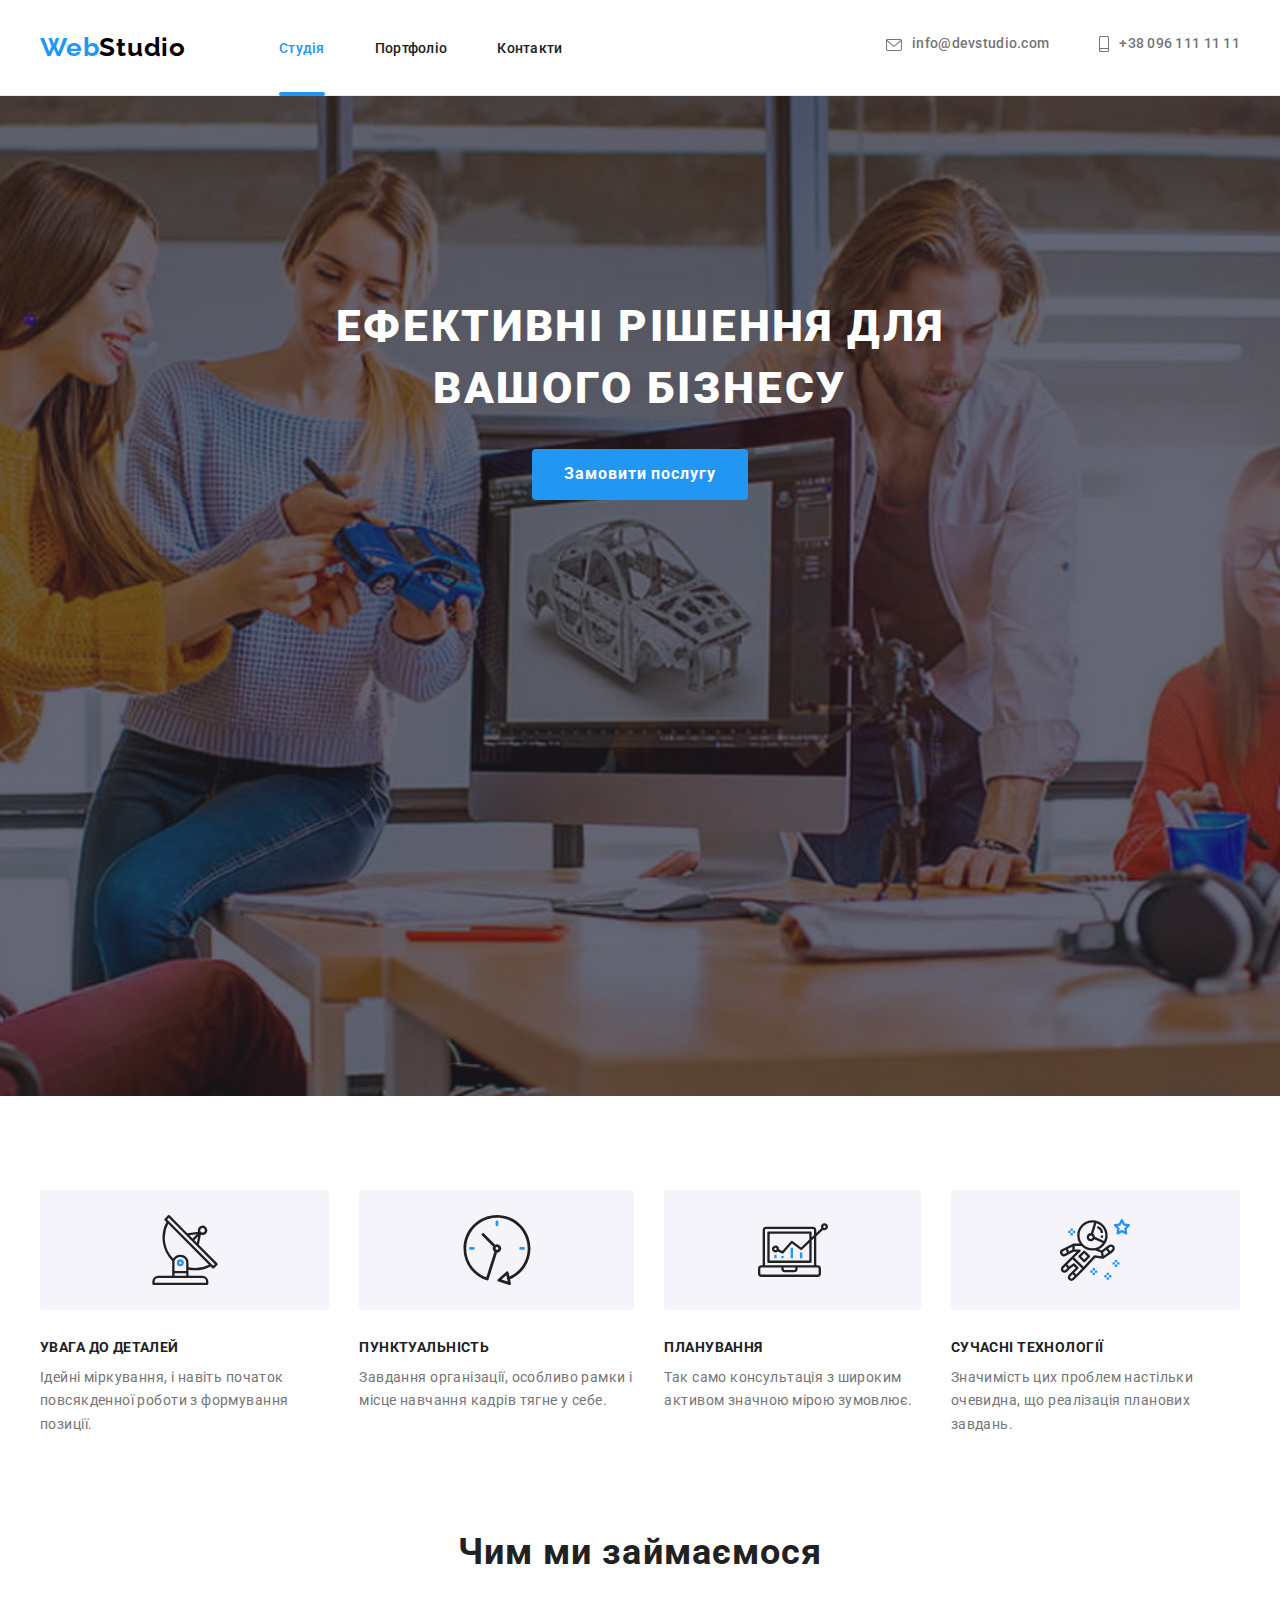
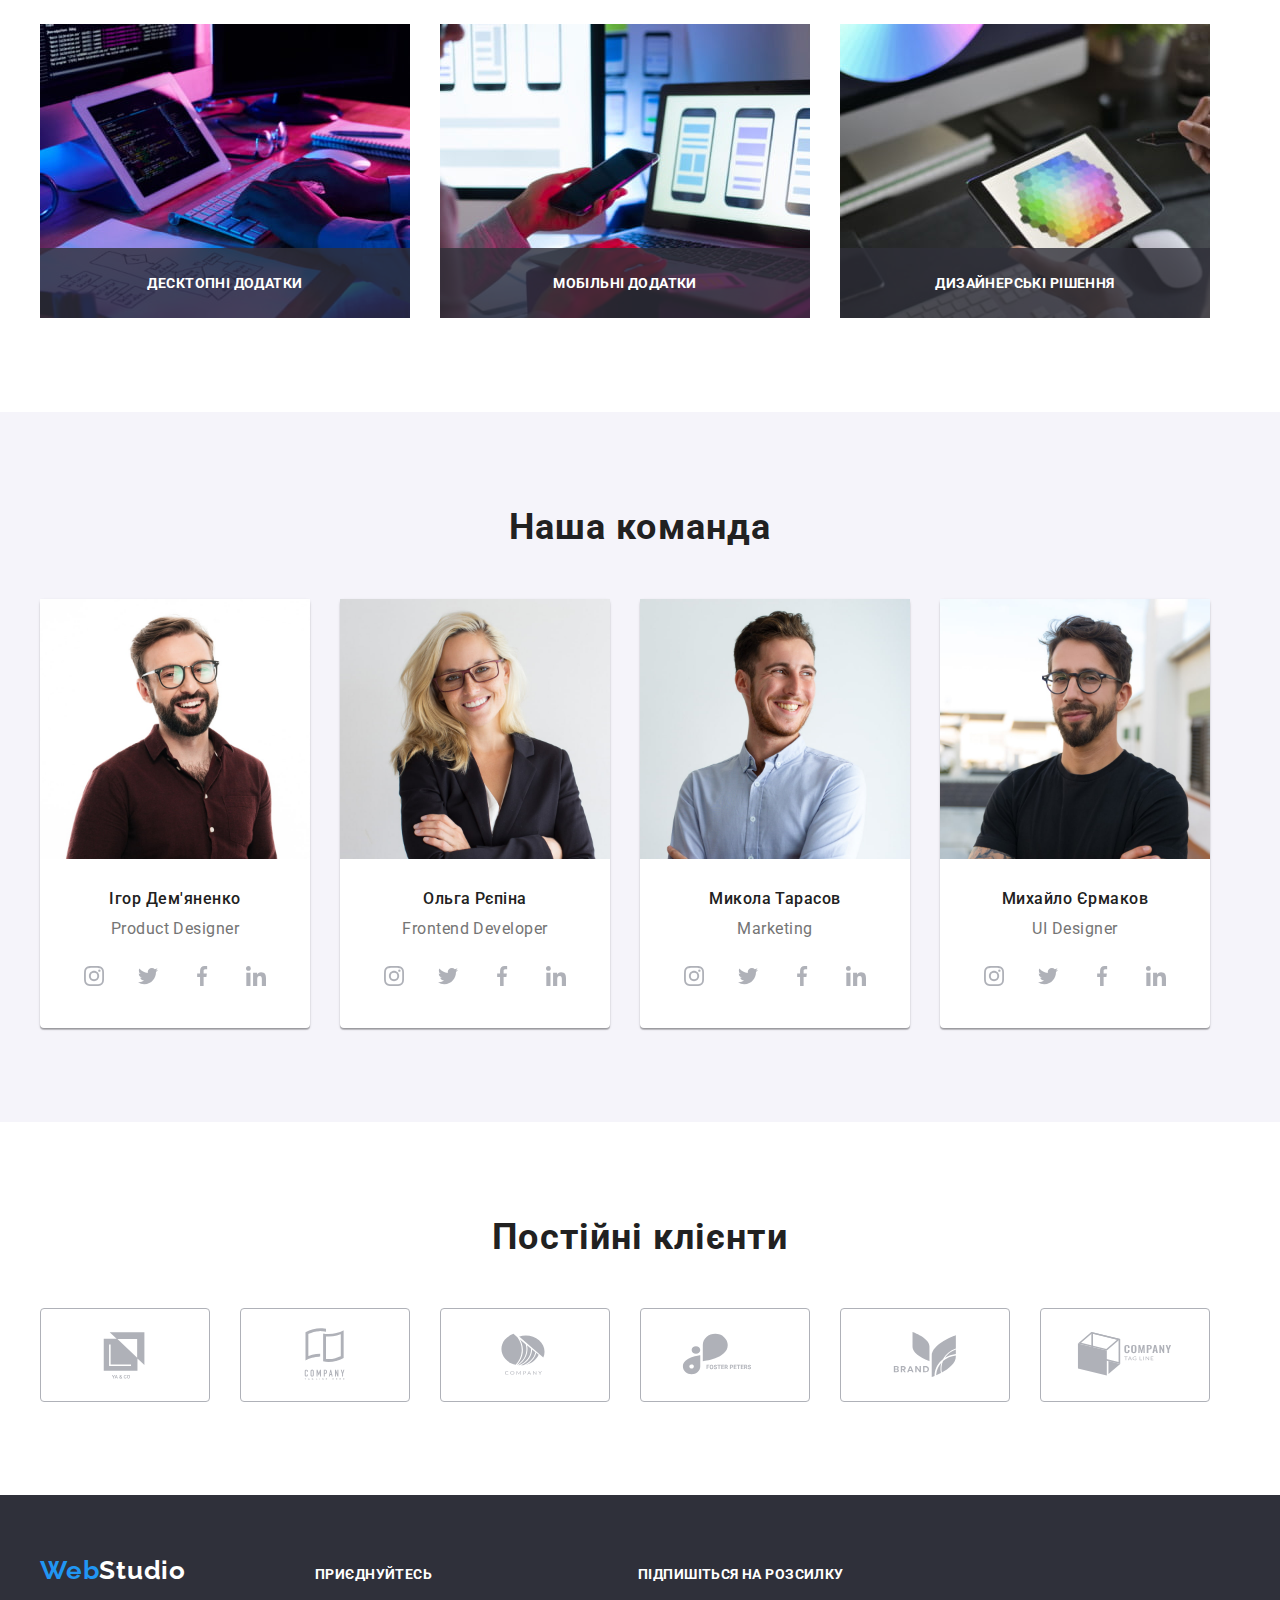
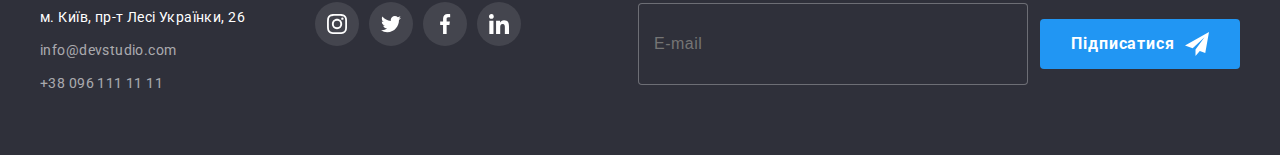
==== index.html @ 619a95c4 "Initial Repo" ====
<!DOCTYPE html>
<html lang="uk-UA">
  <head>
    <meta charset="UTF-8">
    <meta http-equiv="X-UA-Compatible" content="IE=edge">
    <meta name="viewport" content="width=device-width, initial-scale=1.0">
    <title>goit-markup-hw-06</title>
    <link rel="preconnect" href="https://fonts.googleapis.com">
    <link rel="preconnect" href="https://fonts.gstatic.com" crossorigin>
    <link href="https://fonts.googleapis.com/css2?family=Raleway:wght@700&family=Roboto:wght@400;500;700;900&display=swap" rel="stylesheet">
    <link rel="stylesheet" href="https://cdnjs.cloudflare.com/ajax/libs/modern-normalize/1.1.0/modern-normalize.min.css" integrity="sha512-wpPYUAdjBVSE4KJnH1VR1HeZfpl1ub8YT/NKx4PuQ5NmX2tKuGu6U/JRp5y+Y8XG2tV+wKQpNHVUX03MfMFn9Q==" crossorigin="anonymous" referrerpolicy="no-referrer">
    <link rel="stylesheet" href="./css/styles.css">
   
  </head>
  <body>
    <header class="page-header">
      <div class="container header">
        <nav class="nav">
          <a class="logo" href="./index.html" lang="en">Web<span class="logo-header">Studio</span></a>
          <ul class="nav-list list">
            <li>
              <a class="current" href="./index.html">Студія</a>
            </li>
            <li>
              <a href="./portfolio.html">Портфоліо</a>
            </li>
            <li>
              <a href="link">Контакти</a>
            </li>
          </ul>
        </nav>
        <ul class="contacts-list list">
          <li class="contact-item">
            <a class="contact-link" href="mailto:info@devstudio.com">
              <svg class="envelope-icon" width="16" height="12">
                <use href="./images/icons.svg#envelope-1"></use> 
              </svg>
              <p class="contact-mail">
                info@devstudio.com
              </p>
            </a>
          </li>
          <li class="contact-item">
            <a class="contact-link" href="tel:+380961111111">
              <svg class="smartphone-icon" width="10" height="16">
                <use href="./images/icons.svg#smartphone-1"></use> 
              </svg>
              <p>
                +38 096 111 11 11
              </p>
            </a>
          </li>
        </ul>
      </div>
    </header>
    <main>
      <!-- Hero Section -->
      <section class="section hero-section">
        <h1 class="hero-title">
          Ефективні рішення для<br>вашого бізнесу
        </h1>
        <button data-modal-open class="hero-button" type="button">
          Замовити послугу
        </button>
      </section>
      <!-- Features Section -->
      <section class="section feature-section">
        <div class="container feature-section">
          <h2 class="hidden-title"> <!-- FIXME: Delete this <h2> with CSS -->
            Особливості
          </h2>
          <ul class="feature-list">
            <li>
              <div class="feature-card">
                <svg class="feature-icon" width="70" height="70">
                  <use href="./images/icons.svg#antenna"></use>
                </svg>
              </div>
              <h3 class="titles feature-title">
                УВАГА ДО ДЕТАЛЕЙ 
              </h3>
              <p class="feature-text">
                Ідейні міркування, і навіть початок повсякденної роботи з формування позиції.
              </p>
            </li>
            <li>
              <div class="feature-card">
                <svg class="feature-icon" width="70" height="70">
                  <use href="./images/icons.svg#clock"></use>
                </svg>
              </div>
              <h3 class="titles feature-title">
                ПУНКТУАЛЬНІСТЬ
              </h3>
              <p class="feature-text">
                Завдання організації, особливо рамки і місце навчання кадрів тягне у себе.
              </p>
            </li>
            <li>
              <div class="feature-card">
                <svg class="feature-icon" width="70" height="70">
                  <use href="./images/icons.svg#diagram"></use>
                </svg>
              </div>
              <h3 class="titles feature-title">
                ПЛАНУВАННЯ
              </h3>
              <p class="feature-text">
                Так само консультація з широким активом значною мірою зумовлює.
              </p>
            </li>
            <li>
              <div class="feature-card">
                <svg class="feature-icon" width="70" height="70">
                  <use href="./images/icons.svg#astronaut"></use>
                </svg>
              </div>
              <h3 class="titles feature-title">
                СУЧАСНІ ТЕХНОЛОГІЇ
              </h3>
              <p class="feature-text">
                Значимість цих проблем настільки очевидна, що реалізація планових завдань.
              </p>
            </li>
          </ul>
        </div>
      </section>
      <!--What-we-do Section  -->
      <section class="section">
        <h2 class="titles occupation-title">
          Чим ми займаємося
        </h2>
        <ul class="container occupation-list">
          <li>
            <div class="occupation-card">
              <a href="./portfolio.html"><img src="./images/box-1.jpg" alt="Чим ми займаємося" width="370">
                <p class="occupation-text">
                  Десктопні додатки
                </p>
              </a>
            </div>
          </li>

          <li>
            <div class="occupation-card">
              <a href="./portfolio.html"><img src="./images/box-2.jpg" alt="Чим ми займаємося" width="370">
                <p class="occupation-text">
                  Мобільні додатки
                </p>
              </a>
            </div>
          </li>

          <li>
            <div class="occupation-card">
              <a href="./portfolio.html"><img src="./images/box-3.jpg" alt="Чим ми займаємося" width="370">
                <p class="occupation-text">
                  Дизайнерські рішення
                </p>
              </a>
            </div>
          </li>
        </ul>
      </section>

      <!-- Team Section -->
      
      <section class="section team-section">
        <h2 class="titles team-title">
          Наша команда
        </h2>
        <ul class="container team-list">
          <li class="team-card"> 
            <img src="./images/team-1.jpg" alt="Ігор Дем'яненко - Product Designer" width="270">
              <div class="card-title">
                <h3 class="titles team-name">Ігор Дем'яненко</h3>
                <p class="team-function" lang="en">Product Designer</p>
                <ul class="social-links">
              <li class="social-icons">
                <a class="social-thumb" href="https://www.instagram.com/" target="_blank" rel = "noopener noreferrer">
                  <svg class="icon" width="20" height="20">
                    <use href="./images/icons.svg#instagram"></use> 
                  </svg>
                </a>
              </li>
              <li class="social-icons">
                <a class="social-thumb" href="https://twitter.com/" target="_blank" rel = "noopener noreferrer">
                  <svg class="icon" width="20" height="20">
                    <use href="./images/icons.svg#twitter"></use> 
                  </svg>
                </a>
              </li>
              <li class="social-icons">
                <a class="social-thumb" href="https://www.facebook.com/" target="_blank" rel = "noopener noreferrer">
                  <svg class="icon" width="20" height="20">
                    <use href="./images/icons.svg#facebook"></use> 
                  </svg>
                </a>
              </li>
              <li class="social-icons">
                <a class="social-thumb" href="https://www.linkedin.com/" target="_blank" rel = "noopener noreferrer">
                  <svg class="icon" width="20" height="20">
                    <use href="./images/icons.svg#linkedin"></use> 
                  </svg>
                </a>
              </li>
                </ul>  
              </div>
          </li>

          <li class="team-card"> <img src="./images/team-2.jpg" alt="Ольга Рєпіна - Frontend Developer" width="270">
            <div class="card-title">
              <h3 class="titles team-name">Ольга Рєпіна</h3>
              <p class="team-function" lang="en">Frontend Developer</p>
              <ul class="social-links">
                <li class="social-icons">
                  <a class="social-thumb" href="https://www.instagram.com/" target="_blank" rel = "noopener noreferrer">
                    <svg class="icon" width="20" height="20">
                      <use href="./images/icons.svg#instagram"></use> 
                    </svg>
                  </a>
                </li>
                <li class="social-icons">
                  <a class="social-thumb" href="https://twitter.com/" target="_blank" rel = "noopener noreferrer">
                    <svg class="icon" width="20" height="20">
                      <use href="./images/icons.svg#twitter"></use> 
                    </svg>
                  </a>
                </li>
                <li class="social-icons">
                  <a class="social-thumb" href="https://www.facebook.com/" target="_blank" rel = "noopener noreferrer">
                    <svg class="icon" width="20" height="20">
                      <use href="./images/icons.svg#facebook"></use> 
                    </svg>
                  </a>
                </li>
                <li class="social-icons">
                  <a class="social-thumb" href="https://www.linkedin.com/" target="_blank" rel = "noopener noreferrer">
                    <svg class="icon" width="20" height="20">
                      <use href="./images/icons.svg#linkedin"></use> 
                    </svg>
                  </a>
                </li>
              </ul>  
            </div>
          </li>

          <li class="team-card"> <img src="./images/team-3.jpg" alt="Микола Тарасов - Marketing" width="270">
            <div class="card-title">
              <h3 class="titles team-name">Микола Тарасов</h3>
              <p class="team-function" lang="en">Marketing</p>
              <ul class="social-links">
                <li class="social-icons">
                  <a class="social-thumb" href="https://www.instagram.com/" target="_blank" rel = "noopener noreferrer">
                    <svg class="icon" width="20" height="20">
                      <use href="./images/icons.svg#instagram"></use> 
                    </svg>
                  </a>
                </li>
                <li class="social-icons">
                  <a class="social-thumb" href="https://twitter.com/" target="_blank" rel = "noopener noreferrer">
                    <svg class="icon" width="20" height="20">
                      <use href="./images/icons.svg#twitter"></use> 
                    </svg>
                  </a>
                </li>
                <li class="social-icons">
                  <a class="social-thumb" href="https://www.facebook.com/" target="_blank" rel = "noopener noreferrer">
                    <svg class="icon" width="20" height="20">
                      <use href="./images/icons.svg#facebook"></use> 
                    </svg>
                  </a>
                </li>
                <li class="social-icons">
                  <a class="social-thumb" href="https://www.linkedin.com/" target="_blank" rel = "noopener noreferrer">
                    <svg class="icon" width="20" height="20">
                      <use href="./images/icons.svg#linkedin"></use> 
                    </svg>
                  </a>
                </li>
              </ul>  
            </div>
          </li> 
          
          <li class="team-card"> <img src="./images/team-4.jpg" alt="Михайло Єрмаков - UI Designer" width="270">
            <div class="card-title">
              <h3 class="titles team-name">Михайло Єрмаков</h3>
              <p class="team-function" lang="en">UI Designer</p>
              <ul class="social-links">
                <li class="social-icons">
                  <a class="social-thumb" href="https://www.instagram.com/" target="_blank" rel = "noopener noreferrer">
                    <svg class="icon" width="20" height="20">
                      <use href="./images/icons.svg#instagram"></use> 
                    </svg>
                  </a>
                </li>
                <li class="social-icons">
                  <a class="social-thumb" href="https://twitter.com/" target="_blank" rel = "noopener noreferrer">
                    <svg class="icon" width="20" height="20">
                      <use href="./images/icons.svg#twitter"></use> 
                    </svg>
                  </a>
                </li>
                <li class="social-icons">
                  <a class="social-thumb" href="https://www.facebook.com/" target="_blank" rel = "noopener noreferrer">
                    <svg class="icon" width="20" height="20">
                      <use href="./images/icons.svg#facebook"></use> 
                    </svg>
                  </a>
                </li>
                <li class="social-icons">
                  <a class="social-thumb" href="https://www.linkedin.com/" target="_blank" rel = "noopener noreferrer">
                    <svg class="icon" width="20" height="20">
                      <use href="./images/icons.svg#linkedin"></use> 
                    </svg>
                  </a>
                </li>
              </ul> 
            </div>
          </li>    
        </ul>
      </section>
      <!-- Clients Section -->
      <section class="section">
        <h2 class="titles clients-title">
          Постійні клієнти
        </h2>
        <ul class="container clients-list">
          <li class="clients-item">
            <a class="clients-thumb" href="link" target="_blank" rel="noopener noreferrer">
              <svg class="client-icon" width="106" height="60">
                <use href="./images/icons.svg#logoclientone"></use>
              </svg>
            </a>
          </li>
          <li class="clients-item">
            <a class="clients-thumb" href="link" target="_blank" rel="noopener noreferrer">
              <svg class="client-icon" width="106" height="60">
                <use href="./images/icons.svg#logoclienttwo"></use>
              </svg>
            </a>
          </li>
          <li class="clients-item">
            <a class="clients-thumb" href="link" target="_blank" rel="noopener noreferrer">
              <svg class="client-icon" width="106" height="60">
                <use href="./images/icons.svg#logoclientthree"></use>
              </svg>
            </a>
          </li>
          <li class="clients-item">
            <a class="clients-thumb" href="link" target="_blank" rel="noopener noreferrer">
              <svg class="client-icon" width="106" height="60">
                <use href="./images/icons.svg#logoclientfour"></use>
              </svg>
            </a>
          </li>
          <li class="clients-item">
            <a class="clients-thumb" href="link" target="_blank" rel="noopener noreferrer">
              <svg class="client-icon" width="106" height="60">
                <use href="./images/icons.svg#logoclientfive"></use>
              </svg>
            </a>
          </li>
          <li class="clients-item">
            <a class="clients-thumb" href="link" target="_blank" rel="noopener noreferrer">
              <svg class="client-icon" width="106" height="60">
                <use href="./images/icons.svg#logoclientsix"></use>
              </svg>
            </a>
          </li>
        </ul>
      </section>
    </main>
    <footer class="footer-styles">
      <div class="container footer">
        <div class="footer-main">
          <div class="logo-div">
            <a class="logo logo-accent" href="./index.html">Web<span class="logo-footer">Studio</span></a>
            </div>
            <address>
              <ul class="footer-list">
                <li class="footer-address">
                м. Київ, пр-т Лесі Українки, 26
                </li>
                <li class="footer-item">
                <a class="footer-contacts" href="mailto:info@devstudio.com">info@devstudio.com</a>
                </li>
                <li class="footer-item">
                <a class="footer-contacts" href="tel:+380961111111">+38 096 111 11 11</a>
                </li>
            </ul>
            </address>
    
        </div>
        <div class="socials">
          <h4 class="socials-title">
            приєднуйтесь
          </h4>
          <ul class="socials-name">
            <li>
              <a class="socials-footer" href="https://www.instagram.com/" target="_blank" rel = "noopener noreferrer">
                <svg class="footer-icon" width="20" height="20">
                  <use href="./images/icons.svg#instagram"></use> 
                </svg>
              </a>  
            </li>
            <li>
              <a class="socials-footer" href="https://twitter.com/" target="_blank" rel = "noopener noreferrer">
                <svg class="footer-icon" width="20" height="20">
                  <use href="./images/icons.svg#twitter"></use> 
                </svg>
              </a>  
            </li>
            <li>
              <a class="socials-footer" href="https://www.facebook.com/" target="_blank" rel = "noopener noreferrer">
                <svg class="footer-icon" width="20" height="20">
                  <use href="./images/icons.svg#facebook"></use> 
                </svg>
              </a>  
            </li>
            <li>
              <a class="socials-footer" href="https://www.linkedin.com/" target="_blank" rel = "noopener noreferrer">
                <svg class="footer-icon" width="20" height="20">
                  <use href="./images/icons.svg#linkedin"></use> 
                </svg>
              </a>  
            </li>
          </ul>
        </div>
        <div class="subscribe">
          <form>
            <p class="subscribe-title">
              Підпишіться на розсилку
              <span class="subscribe-box">
                <input class="subscribe-input" type="email" name="subscribe" placeholder="E-mail">
                <button class="subscribe-button" type="submit">
                  Підписатися
                  <svg class="send-icon" width="24" height="24">
                    <use href="./images/icons.svg#send"></use> 
                  </svg>
                </button>
              </span>
            </p>
          </form>
        </div>

      </div>
    </footer>

    <!-- Modal Window -->

    <div data-modal class="backdrop is-hidden">
      <div class="modal">
        <button data-modal-close class="close-button" type="button">
          <svg class="close-icon" width="18" height="18">
            <use href="./images/icons.svg#close"></use>
          </svg>
        </button>
        <p class="form-title">
          Залиште свої дані, ми вам передзвонимо
        </p>
        
        <form class="modal-form">

          <div class="form-field">
            <label for="name" class="modal-label">Ім'я</label>
            <div class="input-field">
              <input class="field" type="text" name="name" id="name">
              <svg class="form-icon" width="18" height="18">
                <use href="./images/icons.svg#form-person"></use>
              </svg>
            </div>
          </div>

          <div class="form-field">
            <label for="tel" class="modal-label">Телефон</label>
            <div class="input-field">
              <input class="field" type="tel" name="tel" id="tel">
              <svg class="form-icon" width="18" height="18">
                <use href="./images/icons.svg#form-phone"></use>
              </svg>
            </div>
            
          </div>

          <div class="form-field">
            <label for="email" class="modal-label">Пошта</label>
            <div class="input-field">
              <input class="field" type="email" name="email" id="email">
              <svg class="form-icon" width="18" height="18">
                <use href="./images/icons.svg#form-email"></use>
              </svg>
            </div>
            
          </div>

          <div class="form-field">
            <label for="comment" class="modal-label">Коментар</label>
            <textarea class="modal-textarea" name="comment" id="comment" rows="10" placeholder="Введіть текст"></textarea>
          </div>
          
          <label class="checkbox-label">
            <input class="checkbox-input" type="checkbox" name="checkbox" required>
            <span class="checkbox-text">
              Погоджуюся з розсилкою та приймаю <a class="checkbox-link" href="#" target="_blank">Умови договору</a>
            </span>
            <span class="checkbox-icon"></span>
          </label>

          <button class="form-btn" type="submit">
            Відправити
          </button>
          
        </form>
      </div>

    </div>

    <script src="./js/modal.js"></script>
  </body>
</html>
---- css/styles.css ----
/* LIST OF COMMENTS Ctrl+F */

/* Variables */
/* Default settings turn off */
/* Inherited Settings */
/* Logo */
/* Nav & Contacts List */
/* Hero Section */
/* Buttons */
/* Modal Window */
/* Section`s Titles */
/* Features Section */
/* Team Section */
/* Clients Section */
/* Portfolio Section */
/* Footer */



/* Variables */

:root {
    --brand-color: #757575;
    --accent-color: #2196F3;
    --primary-color: #212121;
    --secondary-color: #000000;
    --white-color: #FFFFFF;
    --white-opacity: rgba(255, 255, 255, .6);
    --bg-color: #2F303A;
    --button-color: #F5F4FA;
    --hero-button: #188CE8;
    --header-line: #ECECEC;
    --card-border:  #EEEEEE;
    --hero-gradient: rgba(47, 48, 58, 0.4);
    --occupation-gradient: rgba(47, 48, 58, 0.8);
    --icon-color: #AFB1B8;
    --icon-opacity: rgba(255, 255, 255, .1);
    --overlay-color: rgba(33, 150, 243, 0.9);
    --backdrop-color: rgba(0, 0, 0, 0.2);
    --border-color: rgba(0, 0, 0, 0.1);
    --transition-duration: 250ms;
    --cubic-bezier: cubic-bezier(0.4, 0, 0.2, 1);
}

/* :focus { outline: none; } */

/* Default settings turn off */

ul, p, h1, h2, h3, h4, h5, h6 {
    list-style: none;
    padding: 0;
    margin: 0;
}
a {text-decoration: none;}


/* Inherited Settings */

body {
    margin: 0;
    color: var(--brand-color);
    background-color: var(--white-color);
    font-family: "Roboto", sans-serif;
}

.container {
    width: 1200px;
    padding-left: 15px;
    padding-right: 15px;
    margin-left: auto;
    margin-right: auto;
}

.section {
    padding-top: 94px;
    padding-bottom: 94px;
}

img {
    display: block;
    max-width: 100%;
    height: auto;
}

.list {
    padding: 0;
    margin: 0;
}

/* Page Header */

.page-header {
    border-bottom: 1px solid var(--header-line);
}

/* Logo */

.logo {
    display: block;
    padding-top: 32px;
    padding-bottom: 32px;
    color: var(--accent-color);
    font-family: "Raleway", sans-serif;
    font-weight: 700;
    font-size: 26px;
    line-height: 1.2;
    letter-spacing: 0.03em;
}

.logo-header {color: var(--secondary-color);}
.logo-footer {color: var(--white-color);}


/* Nav & Contacts List */

.container.header {
    display: flex;
    align-items: center; 
}

.nav, .nav-list, .contacts-list {
    display: flex;
    align-items: center;
}

.nav-list, .contacts-list {
    margin-left: 93px;
    gap: 50px;
}

.contacts-list {
margin-left: auto;
}

.nav-list a,
.contacts-list a {
    /* display: block; */
    padding-top: 32px;
    padding-bottom: 40px;
    color: var(--primary-color);
    font-weight: 500;
    font-size: 14px;
    line-height: 1.1;
    letter-spacing: 0.02em;

    transition: color var(--transition-duration) var(--cubic-bezier);
}

.list a:hover,
.list a:focus,
.footer-contacts:hover,
.footer-contacts:focus {
    color: var(--accent-color);
}

.list .current {
    position: relative;
    color: var(--accent-color);
}


.current::after {
    content: "";
    position: absolute;
    left: 0;
    bottom: 0;
    width: 100%;
    height: 4px;
    background-color: var(--accent-color);
    border-radius: 2px;
}

.contacts-list a {
    color: inherit;
}

.envelope-icon {
    margin-right: 10px;
    /* width: 16px;
    height: 12px; */
    fill: var(--brand-color);
}

.smartphone-icon {
    margin-right: 10px;
    /* width: 10px;
    height: 16px; */
    fill: var(--brand-color);
}


.contact-link {
    display: flex;
    align-items: flex-end;
}

.contact-link:hover .envelope-icon,
.contact-link:hover .smartphone-icon,
.contact-link:focus .envelope-icon,
.contact-link:focus .smartphone-icon {
    fill: var(--accent-color);
    stroke: var(--accent-color);
    stroke-width: 1px;
}

/* .contact-mail {
    display: block;
} */

/* .contact-item{
    display: flex;
    align-items: center;
} */

/* Hero Section */

.hero-section {
    max-width: 1600px;
    height: 600px;
    padding: 200px 0;
    margin-right: auto;
    margin-left: auto;
    text-align: center;
    background-color: var(--bg-color);
    color: var(--white-color);
    background-image:
        linear-gradient(
            to left,
            var(--hero-gradient), 
            var(--hero-gradient)
        ),  url("../images/hero.jpg");
    background-size: cover;
    background-repeat: no-repeat;
    background-position: center;
}

.hero-title {
    margin-top: 0;
    margin-bottom: 30px;
    font-weight: 900;
    font-size: 44px;
    line-height: 1.4;
    letter-spacing: 0.06em;
    text-transform: uppercase;
}

/* Buttons */

button {
    font-family: inherit;
    cursor: pointer;
    border-radius: 4px;
}

.hero-button {
    padding: 10px 32px;
    color: var(--white-color);
    background-color: var(--accent-color);
    border: 0;
    font-weight: 700;
    font-size: 16px;
    line-height: 1.9;
    letter-spacing: 0.06em;

    transition: background-color var(--transition-duration) var(--cubic-bezier);
}

.hero-button:hover,
.hero-button:focus {
    /* color: var(--secondary-color); */
    background-color: var(--hero-button);
}

.portfolio-button {
    padding: 6px 22px;
    color: var(--primary-color);
    background-color: var(--button-color);
    font-weight: 500;
    font-size: 16px;
    line-height: 1.6;
    letter-spacing: 0.03em;
    border-color: transparent;

    transition: color var(--transition-duration) var(--cubic-bezier),
                background-color var(--transition-duration) var(--cubic-bezier),
                box-shadow var(--transition-duration) var(--cubic-bezier);
}

.portfolio-button:hover,
.portfolio-button:focus {
    color: var(--white-color);
    background-color: var(--accent-color);
    outline: none;
    box-shadow: 0px 3px 1px rgba(0, 0, 0, 0.1), 0px 1px 2px rgba(0, 0, 0, 0.08), 0px 2px 2px rgba(0, 0, 0, 0.12);
}

/* Modal Window */

.backdrop {
    position: fixed;
    top: 0;
    left: 0;
    width: 100%;
    height: 100%;
    background-color: var(--backdrop-color);

    opacity: 1;
    transition: opacity var(--transition-duration) var(--cubic-bezier);
}

.backdrop.is-hidden {
    opacity: 0;
    pointer-events: none;
}

.backdrop.is-hidden .modal {
    opacity: 0;
    transform: translate(-50%, -50%) scale(1.1);
}

.modal {
    position: absolute;
    overflow: visible;
    top: 50%;
    left: 50%;
    transform: translate(-50%, -50%) scale(1);
    width: 528px;
    height: 581px;
    padding: 40px;
    background-color: var(--white-color);
    box-shadow: 0px 1px 3px rgba(0, 0, 0, 0.12), 0px 1px 1px rgba(0, 0, 0, 0.14), 0px 2px 1px rgba(0, 0, 0, 0.2);
    border-radius: 4px;
    opacity: 1;
    transition: transform var(--transition-duration) var(--cubic-bezier), opacity var(--transition-duration) var(--cubic-bezier);
}

.close-button {
    position: absolute;
    top: 8px;
    right: 8px;
    display: flex;
    align-items: center;
    width: 30px;
    height: 30px;
    background-color: var(--white-color);
    border: 1px solid var(--border-color);
    border-radius: 50%;
    transition: border var(--transition-duration) var(--cubic-bezier), background-color var(--transition-duration) var(--cubic-bezier);
}

.close-button:hover .close-icon,
.close-button:focus .close-icon {
    fill: var(--accent-color);
}

.close-icon {
    fill: #000000
}

.close-icon:hover,
.close-icon:focus {
    fill: var(--accent-color);
}

.form-title {
    margin-bottom: 12px;
    font-weight: 700;
    font-size: 20px;
    line-height: 1.1;
    text-align: center;
    letter-spacing: 0.03em;
    color: var(--primary-color);
}

.modal-form {
    display: flex;
    flex-direction: column;
    width: 100%;
    margin-left: auto;
    margin-right: auto;
}

.form-field {
    display: flex;
    flex-direction: column;
    margin-bottom: 10px;
}

.modal-label {
    margin-bottom: 4px;
    font-weight: 400;
    font-size: 12px;
    line-height: 1.2;
    letter-spacing: 0.01em;
}

.field {
    width: 100%;
    height: 40px;
    padding-top: 12px;
    padding-bottom: 12px;
    padding-left: 42px;
    padding-right: 12px;
    border: 1px solid rgba(33, 33, 33, 0.2);
    border-radius: 4px;

    transition: border var(--transition-duration) var(--cubic-bezier);
} 

.field:focus {
    border: 1px solid var(--accent-color);
    outline: none;
}

.field:focus + .form-icon {
    fill: var(--accent-color);
}

.input-field {
    position: relative;
}

.form-icon {
    position: absolute;
    top: 50%;
    left: 12px;
    transform: translateY(-50%);
    fill: var(--primary-color);
    transition: fill var(--transition-duration) var(--cubic-bezier);
}

.modal-textarea {
    resize: none;
    height: 120px;
    padding: 12px 16px;

    border: 1px solid rgba(33, 33, 33, 0.2);
    border-radius: 4px;

    transition: border var(--transition-duration) var(--cubic-bezier);
}

.modal-textarea:focus {
    border: 1px solid var(--accent-color);
    outline: none;
}

.modal-textarea::placeholder {
    font-weight: 400;
    font-size: 12px;
    line-height: 1.2;
    letter-spacing: 0.01em;
    color: rgba(117, 117, 117, 0.5);
}

.checkbox-input {
    -webkit-appearance: none;
    -moz-appearance: none;
    appearance: none;
    position: absolute;
    cursor: pointer;
}

.checkbox-label {
    position: relative;
    display: flex;
    justify-content: center;
    text-align: center;
    margin-top: 20px;
    padding: 0 10px;
    cursor: pointer;

    font-weight: 400;
    font-size: 14px;
    line-height: 1.7;
    letter-spacing: 0.03em;
}

.checkbox-icon {
    position: absolute;
    top: 50%;
    left: 16px;
    transform: translateY(-50%);
    display: inline-block;
    width: 16px;
    height: 15px;
    border: 2px solid var(--primary-color);
    border-radius: 2px;
}

.checkbox-input:checked ~ .checkbox-icon {
    border: none;
    background-image: url(../images/checked.svg);
    background-size: contain;
    background-origin: border-box;
}

.checkbox-text {
    display: inline-block;
    padding-left: 16px;
}

.checkbox-link {
    color: var(--accent-color);
    text-decoration: underline;
}

.form-btn {
    width: 200px;
    height: 50px;
    background-color: var(--accent-color);
    color: var(--white-color);
    margin-left: auto;
    margin-right: auto;
    margin-top: 30px;
    padding: 10px 52px;
    box-shadow: 0px 4px 4px rgba(0, 0, 0, 0.15);
    border-radius: 4px;
    border: none;

    font-weight: 700;
    font-size: 16px;
    line-height: 1.9;
    text-align: center;
    letter-spacing: 0.06em;

    transition: background-color var(--transition-duration) var(--cubic-bezier)
}

.form-btn:hover,
.form-btn:focus {
    background-color: var(--hero-button);
}

/* Section`s Titles */

.hidden-title {
    position: absolute;
    width: 1px;
    height: 1px;
    margin: -1px;
    border: 0;
    padding: 0;
    
    white-space: nowrap;
    clip-path: inset(100%);
    clip: rect(0 0 0 0);
    overflow: hidden;
}

.titles {
    color: var(--primary-color);
}

.occupation-title,
.team-title,
.clients-title {
    font-weight: 700;
    font-size: 36px;
    line-height: 1.2;
    letter-spacing: 0.03em;
}

/* Features Section */

.container.feature-section {
    display: flex;
}

.feature-section {
    padding-bottom: 0;
}

.feature-list {
    display: flex;
    gap: 30px;
}

.feature-card {
    height: 120px;
    margin-bottom: 30px;
    background-color: var(--button-color);
    border-radius: 4px;
    display: flex;
    align-items: center;
    justify-content: center;
}

.feature-title {
    margin-bottom: 10px;
    font-weight: 700;
    font-size: 14px;
    line-height: 1.1;
    letter-spacing: 0.03em;
    text-transform: uppercase;
}

.feature-text {
    font-size: 14px;
    line-height: 1.7;
    letter-spacing: 0.03em;
}  

/* What-we-do Section */

.occupation-card {
    position: relative;
}

.occupation-title {
    text-align: center;
    margin-bottom: 50px;
}

.occupation-list {
    display: flex;
    gap: 30px;
}

.occupation-text {
    position: absolute;
    bottom: 0;
    display: flex;
    width: 100%;
    height: 70px;
    justify-content: center;
    align-items: center;
    background-color: var(--occupation-gradient);

    font-style: normal;
    font-weight: 700;
    font-size: 14px;
    line-height: 1.2;
    text-align: center;
    letter-spacing: 0.03em;
    text-transform: uppercase;
    color: var(--white-color);

}

/* Team Section */

.team-section {
    background-color: var(--button-color);
}

.team-title {
    text-align: center;
    margin-bottom: 50px;
} 
.team-list {
    display: flex;
    gap: 30px;
}

.team-card {
    border-radius: 4px;
    background-color: var(--white-color);
    box-shadow: 0 2px 1px 0 rgba(0, 0, 0, 0.2), 0 1px 1px 0 rgba(0, 0, 0, 0.14), 0 1px 3px 0 rgba(0, 0, 0, 0.12);
}

.card-title {
    padding-top: 30px;
    padding-bottom: 30px;
    text-align: center;
}

.team-name {
    font-weight: 500;
    font-size: 16px;
    line-height: 1.2;
    letter-spacing: 0.03em;
}

.team-function {
    margin-top: 10px;
    font-size: 16px;
    line-height: 1.2;
    letter-spacing: 0.03em;
}

.social-links {
    display: flex;
    margin: 0;
    padding: 0;
    list-style: none;
    margin-top: 16px;
    height: 44px;
    margin-left: auto;
    margin-right: auto;
    justify-content: center;
    align-items: center;
    gap: 10px;
}

.social-thumb {
    display: flex;
    justify-content: center;
    align-items: center;
    width: 44px;
    height: 44px;
    border: transparent;
    border-radius: 50%;

    transition: background-color var(--transition-duration) var(--cubic-bezier), border-radius var(--transition-duration) var(--cubic-bezier);
}

.social-thumb:hover,
.social-thumb:focus {
    background-color: var(--accent-color);
    border-radius: 50%;
}

.social-thumb:hover .icon,
.social-thumb:focus .icon {
    fill: var(--white-color);
} 

.icon {
    fill: var(--icon-color);
    transition: fill var(--transition-duration) var(--cubic-bezier);
    }

.icon:hover,
.icon:focus {
    fill: var(--white-color);
}

/* Clients Section */

.clients-title {
    text-align: center;
    margin-bottom: 50px;
}

.clients-list {
    display: flex;
    margin-left: auto;
    margin-bottom: auto;
    gap: 30px;
    list-style: none;
}

.clients-item {
    display: flex;
    justify-content: center;
    align-items: center;
    max-width: 170px;
    height: 92px;
    
}

.clients-item:hover,
.clients-item:focus  {
    /* border: 1px solid var(--accent-color); */
    outline: none;
}

.clients-item:hover .client-icon,
.clients-item:focus .client-icon {
    fill: var(--accent-color);
    outline: none;
}

.clients-thumb {
    display: flex;
    justify-content: center;
    align-items: center;
    width: 170px;
    height: 92px;
    cursor: pointer;
    border: 1px solid var(--icon-color);
    border-radius: 4px;

    transition: border var(--transition-duration) var(--cubic-bezier);
}

.clients-thumb:hover,
.clients-thumb:focus {
    border: 2px solid var(--accent-color);
    border-radius: 4px;
    outline: none;
}

.clients-thumb:hover .client-icon,
.clients-thumb:focus .client-icon {
    fill: var(--accent-color);
    /* border: var(--accent-color); */
    outline: none;
}

.client-icon {
    fill: var(--icon-color);

    transition: fill var(--transition-duration) var(--cubic-bezier);
}


/* Portfolio Section */

.portfolio-section {
    padding-top: 94px;
    padding-bottom: 94px;
}

.btn-set {
    display: flex;
    justify-content: center;
    gap: 8px;
    /* padding-top: 94px; */
    /* padding-bottom: 34px; */
    margin-bottom: 50px;
}

.container > .card-set {
    display: flex;
    flex-wrap: wrap;
    /* padding-bottom: 94px; */
    margin-left: -30px;
    margin-top: -30px;
}

.card-set > .item {
    flex-basis: calc(100% / 3 - 30px);
    margin-left: 30px;
    margin-top: 30px;
}

.card-link {
    display: inline-block;
    
    transition: box-shadow var(--transition-duration) var(--cubic-bezier);
}

a.card-link:link,
a.card-link:visited,
a.card-link:active {
    text-decoration: none;
    color: var(--brand-color);
}

a.card-link:hover,
a.card-link:focus {
    box-shadow: 0px 1px 1px rgba(0, 0, 0, 0.12), 0px 4px 4px rgba(0, 0, 0, 0.06), 1px 4px 6px rgba(0, 0, 0, 0.16);
    outline: none;
}

.card-box {
    position: relative;
    overflow: hidden;
}

.card-link:hover .card-overlay {
    transform: translateY(0);
}

.card-overlay {
    position: absolute;
    top: 0;
    left: 0;
    width: 100%;
    height: 100%;
    display: flex;
    justify-content: center;
    align-items: center;
    background-color: var(--overlay-color);

    transform: translateY(100%);
    transition: transform var(--transition-duration) var(--cubic-bezier);
}

.card-text {
    margin: 0;
    padding: 63px 24px;
    font-weight: 400;
    font-size: 18px;
    line-height: 1.6;
    letter-spacing: 0.03em;
    color: var(--white-color);

}

.card-name {
    padding: 20px 24px;
    background-color: var(--white-color);
    border: 1px solid var(--card-border);
    border-top: 0;

}

.portfolio-title {
    font-weight: 700;
    font-size: 18px;
    line-height: 2;
    letter-spacing: 0.06em;
}

.portfolio-text {
    margin-top: 4px;
    font-size: 16px;
    line-height: 1.9;
    letter-spacing: 0.03em;
}

/* Footer */
.footer-styles {
    padding: 60px 0;
    background-color: var(--bg-color);
}



.container.footer {
    justify-content: flex-start;
    /* padding-top: 60px;
    padding-bottom: 60px; */
}

.footer {
    display: flex;
    align-items: baseline
}

.logo-div {
/* margin-top: 60px; */
margin-bottom: 20px;}

.logo-accent {
    padding: 0;
}

.footer-address {
    margin-bottom: 9px;
    color: var(--white-color);
    font-style: normal;
    font-size: 14px;
    line-height: 1.7;
    letter-spacing: 0.03em;
}

.footer-item {
    margin-bottom: 9px;
}
.footer-item:last-child {
    margin-bottom: 0;
}

.footer-contacts {    
    /* padding-top: 4px;
    padding-bottom: 4px; */
    color: var(--white-opacity);
    font-style: normal;
    font-size: 14px;
    line-height: 1.7;
    letter-spacing: 0.03em;

    transition: color var(--transition-duration) var(--cubic-bezier);
}

.socials {
    margin-left: 70px;
}

.socials-name {
    display: flex;
    height: 44px;
    justify-content: center;
    align-items: center;
    gap: 10px;
}

.socials-footer {
    display: flex;
    justify-content: center;
    align-items: center;
    width: 44px;
    height: 44px;
    background-color: var(--icon-opacity);
    border-radius: 50%;

    transition: background-color var(--transition-duration) var(--cubic-bezier);
}

.socials-footer:hover,
.socials-footer:focus {
    background-color: var(--accent-color);
    outline: none;
}

.footer-icon {
    fill: var(--white-color);
    }


.socials-title {
    margin-bottom: 20px;
    font-weight: 700;
    font-size: 14px;
    line-height: 1.1;
    letter-spacing: 0.03em;
    text-transform: uppercase;
    color: var(--white-color);
}

.subscribe {
    margin-left: auto;
}

.subscribe-title {
    font-weight: 700;
    font-size: 14px;
    line-height: 1.2;
    letter-spacing: 0.03em;
    text-transform: uppercase;
    color: var(--white-color);
}

.subscribe-box {
    display: flex;
    align-items: baseline;
}

.subscribe-input {
    display: block;
    margin-top: 20px;
    margin-right: 12px;
    padding: 15px;
    width: 358px;
    height: 50px;
    border: 1px solid rgba(255, 255, 255, 0.3);
    /* filter: drop-shadow(0px 4px 4px rgba(0, 0, 0, 0.15)); */
    border-radius: 4px;
    outline: none;
    background-color: var(--bg-color);
    font-weight: 400;
    font-size: 16px;
    line-height: 1.3;
    letter-spacing: 0.03em;
    color: var(--white-opacity);
}

.subscribe-button {
    display: flex;
    justify-content: center;
    align-items: center;
    gap: 10px;
    padding-left: 28px;
    padding-right: 28px;
    width: 200px;
    height: 50px;
    background-color: var(--accent-color);
    border-radius: 4px;
    border: none;
    font-weight: 700;
    font-size: 16px;
    line-height: 1.9;
    text-align: center;
    letter-spacing: 0.06em;
    color: var(--white-color);
    transition: background-color var(--transition-duration) var(--cubic-bezier);
}

.subscribe-button:hover,
.subscribe-button:focus {
    background-color: var(--hero-button);
}
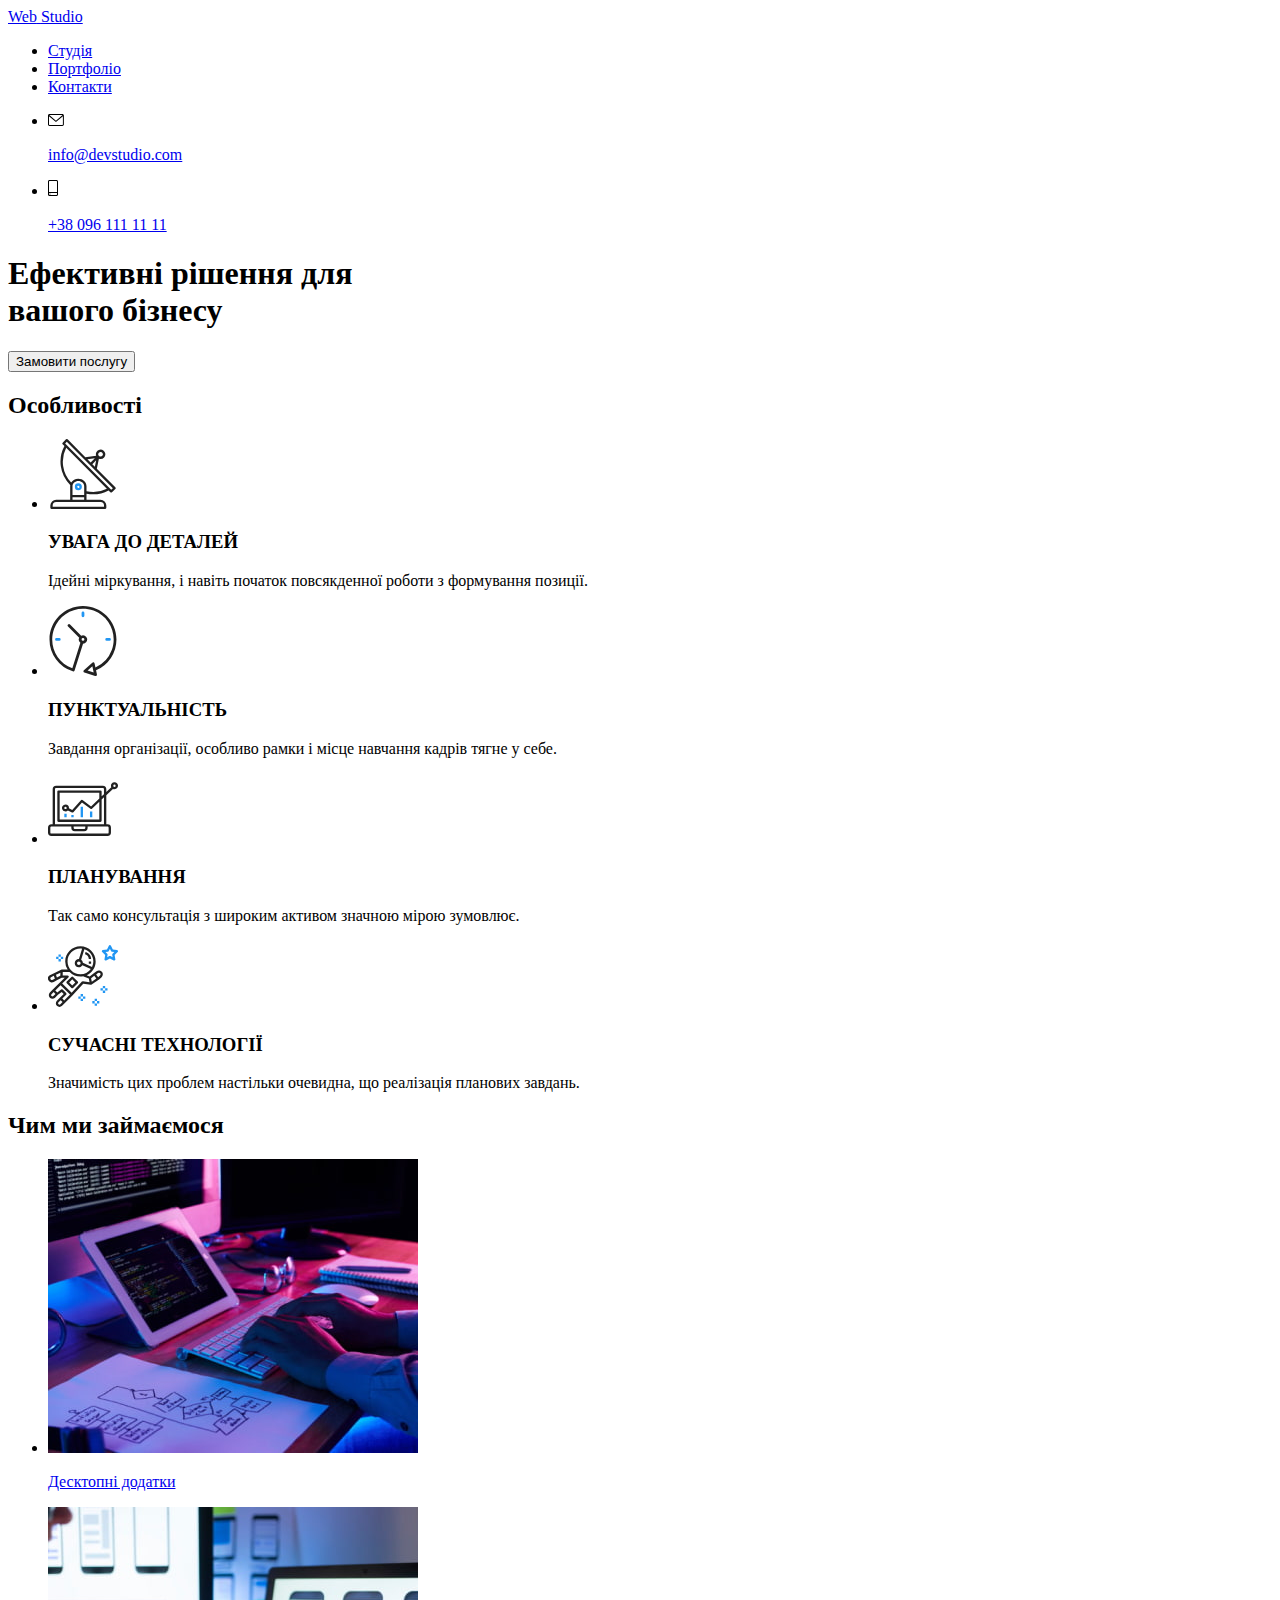
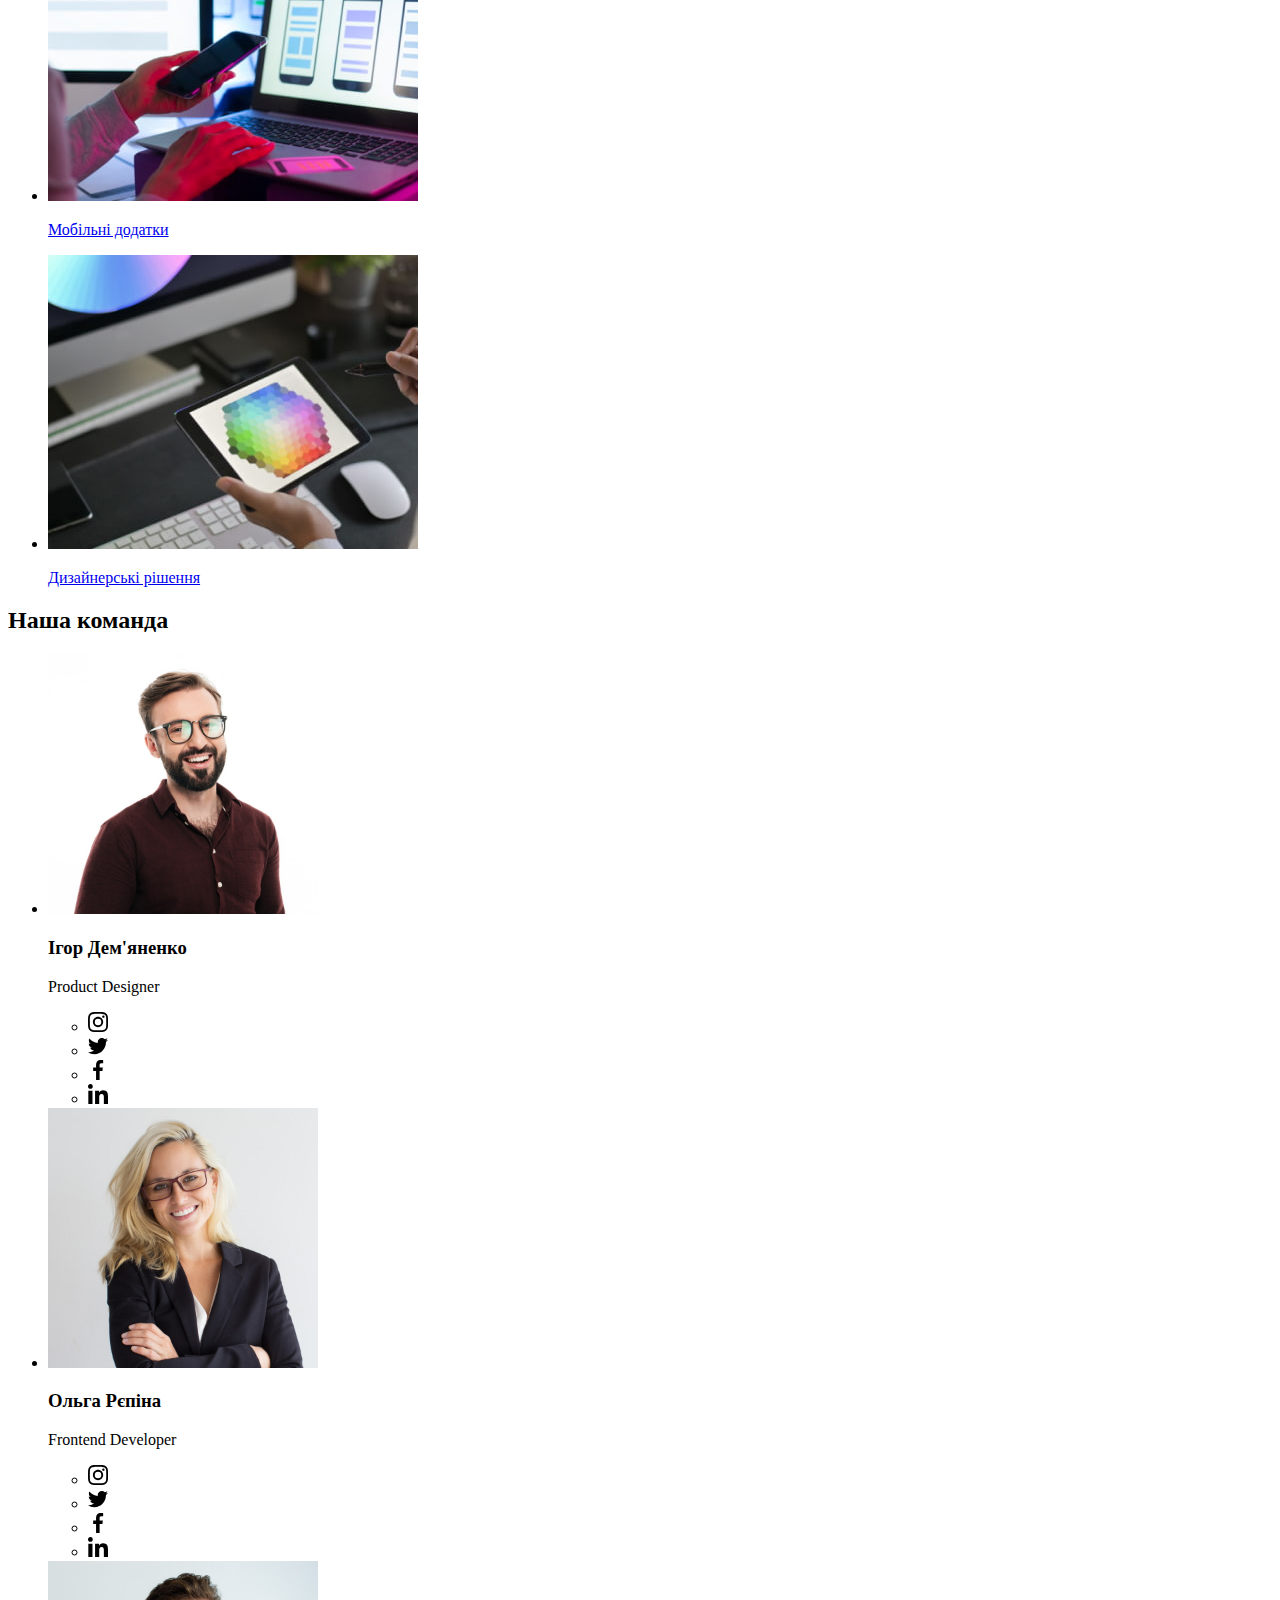
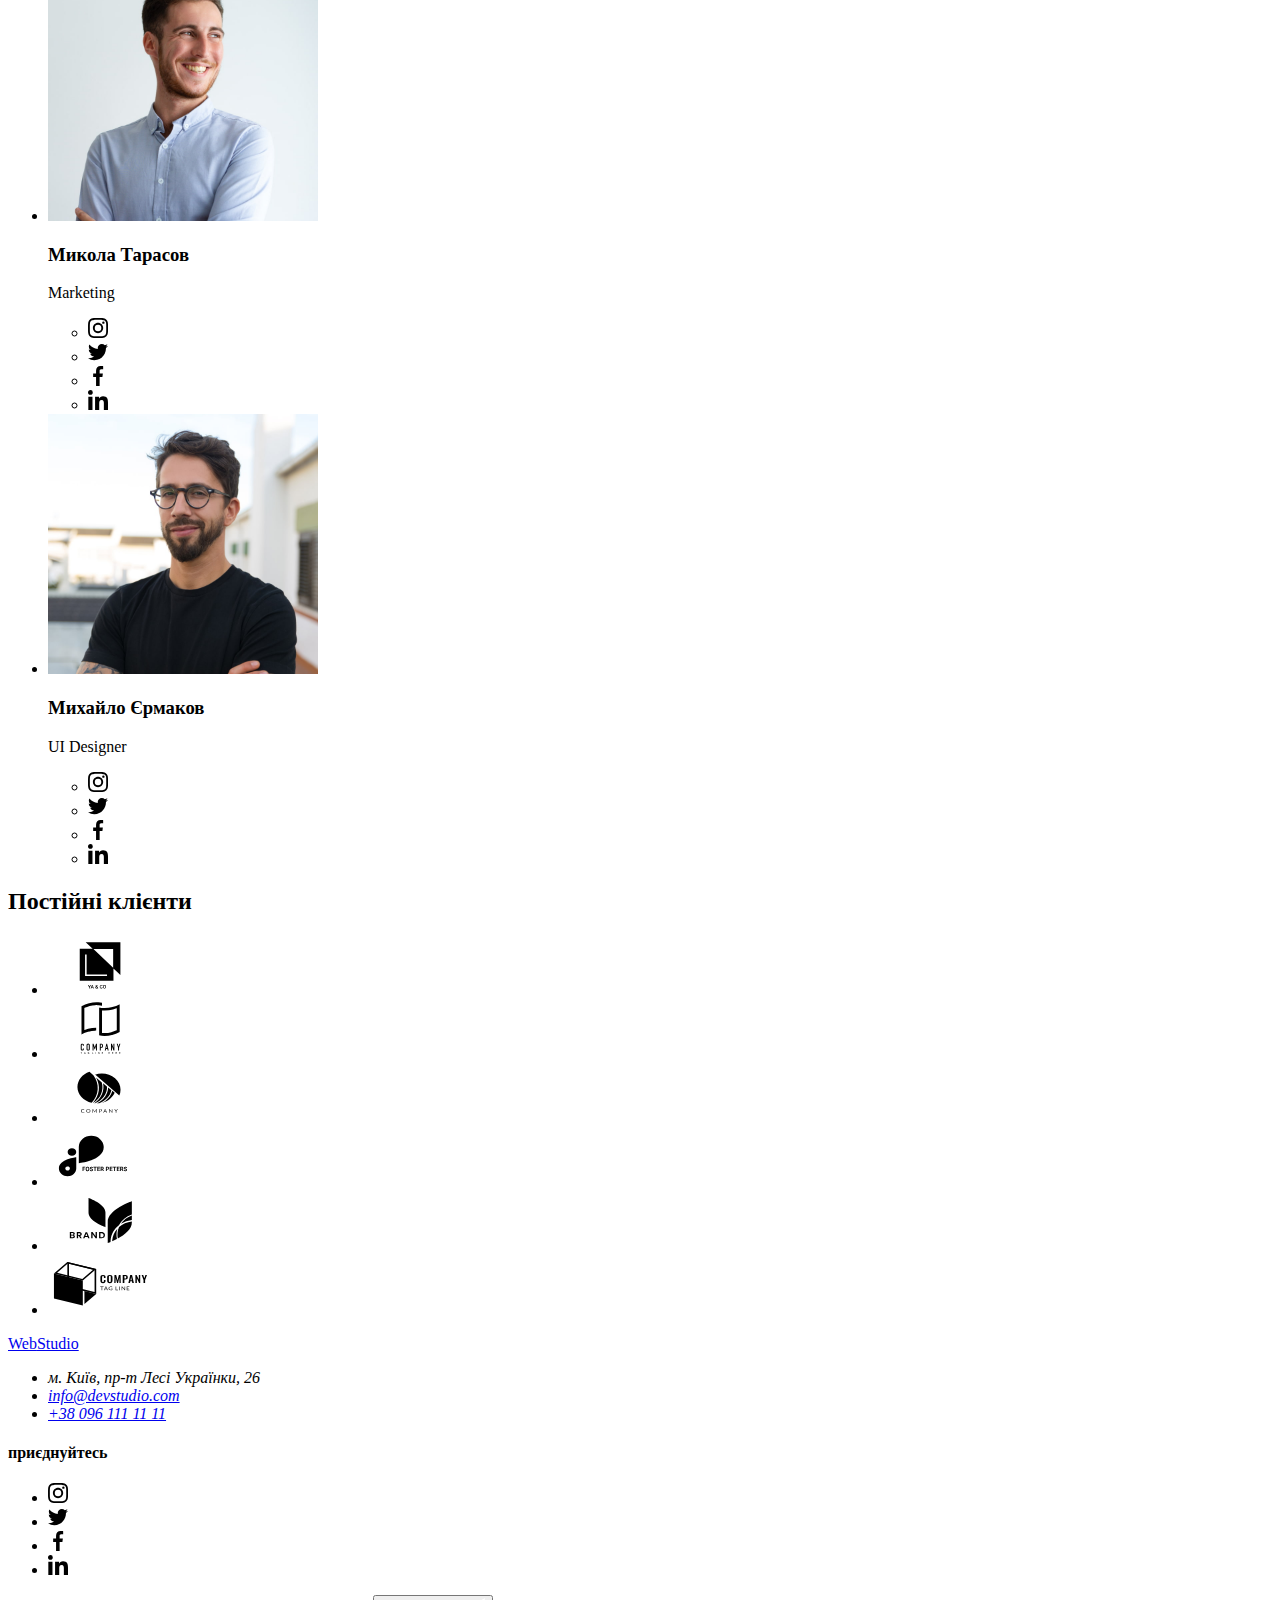
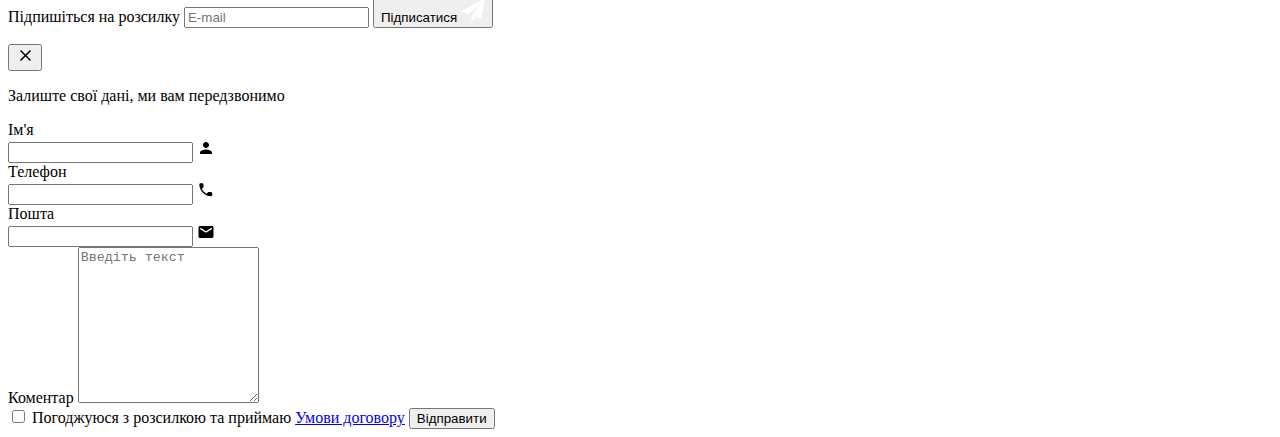
==== commit a55a07c9: "Sass components updated" ====
--- a/index.html
+++ b/index.html
@@ -4,137 +4,159 @@
     <meta charset="UTF-8">
     <meta http-equiv="X-UA-Compatible" content="IE=edge">
     <meta name="viewport" content="width=device-width, initial-scale=1.0">
-    <title>goit-markup-hw-06</title>
+    <title>goit-markup-hw-07</title>
     <link rel="preconnect" href="https://fonts.googleapis.com">
     <link rel="preconnect" href="https://fonts.gstatic.com" crossorigin>
     <link href="https://fonts.googleapis.com/css2?family=Raleway:wght@700&family=Roboto:wght@400;500;700;900&display=swap" rel="stylesheet">
     <link rel="stylesheet" href="https://cdnjs.cloudflare.com/ajax/libs/modern-normalize/1.1.0/modern-normalize.min.css" integrity="sha512-wpPYUAdjBVSE4KJnH1VR1HeZfpl1ub8YT/NKx4PuQ5NmX2tKuGu6U/JRp5y+Y8XG2tV+wKQpNHVUX03MfMFn9Q==" crossorigin="anonymous" referrerpolicy="no-referrer">
-    <link rel="stylesheet" href="./css/styles.css">
+    <link rel="stylesheet" href="./dist/css/main.min.css">
    
   </head>
-  <body>
-    <header class="page-header">
-      <div class="container header">
+  <body class="body">
+    <header class="header">
+      <div class="container">
         <nav class="nav">
-          <a class="logo" href="./index.html" lang="en">Web<span class="logo-header">Studio</span></a>
-          <ul class="nav-list list">
-            <li>
-              <a class="current" href="./index.html">Студія</a>
-            </li>
-            <li>
-              <a href="./portfolio.html">Портфоліо</a>
-            </li>
-            <li>
-              <a href="link">Контакти</a>
+          <div class="logo">
+            <a class="logo__link" href="./index.html" lang="en">
+                <span class="logo__span--main">
+                Web</span>
+                <span class="logo__span--dark">
+                Studio
+                </span>
+            </a>
+          </div>
+          
+          <ul class="nav-list">
+            <li class="nav-list__item">
+              <a class="nav-list__link nav-list__link--current" href="./index.html">
+                Студія
+              </a>
+            </li>
+            <li class="nav-list__item">
+              <a class="nav-list__link" href="./portfolio.html">
+                Портфоліо
+              </a>
+            </li>
+            <li class="nav-list__item">
+              <a class="nav-list__link" href="link">
+                Контакти
+              </a>
             </li>
           </ul>
         </nav>
-        <ul class="contacts-list list">
-          <li class="contact-item">
-            <a class="contact-link" href="mailto:info@devstudio.com">
-              <svg class="envelope-icon" width="16" height="12">
+
+        <ul class="contacts-list">
+          <li class="contacts-list__item">
+            <a class="contacts-list__link" href="mailto:info@devstudio.com">
+              <svg class="contacts-list__icon" width="16" height="12">
                 <use href="./images/icons.svg#envelope-1"></use> 
               </svg>
-              <p class="contact-mail">
+              <p class="contacts-list__text">
                 info@devstudio.com
               </p>
             </a>
           </li>
-          <li class="contact-item">
-            <a class="contact-link" href="tel:+380961111111">
-              <svg class="smartphone-icon" width="10" height="16">
+          <li class="contacts-list__item">
+            <a class="contacts-list__link" href="tel:+380961111111">
+              <svg class="contacts-list__icon" width="10" height="16">
                 <use href="./images/icons.svg#smartphone-1"></use> 
               </svg>
-              <p>
+              <p class="contacts-list__text">
                 +38 096 111 11 11
               </p>
             </a>
           </li>
         </ul>
+
       </div>
+      
     </header>
+
     <main>
       <!-- Hero Section -->
       <section class="section hero-section">
-        <h1 class="hero-title">
+        <h1 class="hero-section__title">
           Ефективні рішення для<br>вашого бізнесу
         </h1>
-        <button data-modal-open class="hero-button" type="button">
+        <button data-modal-open class="hero-section__btn" type="button">
           Замовити послугу
         </button>
       </section>
+
       <!-- Features Section -->
       <section class="section feature-section">
         <div class="container feature-section">
-          <h2 class="hidden-title"> <!-- FIXME: Delete this <h2> with CSS -->
+          <h2 class="feature-section__title--hidden"> 
             Особливості
           </h2>
           <ul class="feature-list">
-            <li>
+            <li class="feature-list__item">
               <div class="feature-card">
-                <svg class="feature-icon" width="70" height="70">
+                <svg class="feature-card__icon" width="70" height="70">
                   <use href="./images/icons.svg#antenna"></use>
                 </svg>
               </div>
-              <h3 class="titles feature-title">
+              <h3 class="feature-card__title">
                 УВАГА ДО ДЕТАЛЕЙ 
               </h3>
-              <p class="feature-text">
+              <p class="feature-card__text">
                 Ідейні міркування, і навіть початок повсякденної роботи з формування позиції.
               </p>
             </li>
             <li>
               <div class="feature-card">
-                <svg class="feature-icon" width="70" height="70">
+                <svg class="feature-card__icon" width="70" height="70">
                   <use href="./images/icons.svg#clock"></use>
                 </svg>
               </div>
-              <h3 class="titles feature-title">
+              <h3 class="feature-card__title">
                 ПУНКТУАЛЬНІСТЬ
               </h3>
-              <p class="feature-text">
+              <p class="feature-card__text">
                 Завдання організації, особливо рамки і місце навчання кадрів тягне у себе.
               </p>
             </li>
             <li>
               <div class="feature-card">
-                <svg class="feature-icon" width="70" height="70">
+                <svg class="feature-card__icon" width="70" height="70">
                   <use href="./images/icons.svg#diagram"></use>
                 </svg>
               </div>
-              <h3 class="titles feature-title">
+              <h3 class="feature-card__title">
                 ПЛАНУВАННЯ
               </h3>
-              <p class="feature-text">
+              <p class="feature-card__text">
                 Так само консультація з широким активом значною мірою зумовлює.
               </p>
             </li>
             <li>
               <div class="feature-card">
-                <svg class="feature-icon" width="70" height="70">
+                <svg class="feature-card__icon" width="70" height="70">
                   <use href="./images/icons.svg#astronaut"></use>
                 </svg>
               </div>
-              <h3 class="titles feature-title">
+              <h3 class="feature-card__title">
                 СУЧАСНІ ТЕХНОЛОГІЇ
               </h3>
-              <p class="feature-text">
+              <p class="feature-card__text">
                 Значимість цих проблем настільки очевидна, що реалізація планових завдань.
               </p>
             </li>
           </ul>
         </div>
       </section>
+      
       <!--What-we-do Section  -->
-      <section class="section">
-        <h2 class="titles occupation-title">
+      <section class="section occupation-section">
+        <h2 class="occupation-section__title">
           Чим ми займаємося
         </h2>
         <ul class="container occupation-list">
           <li>
             <div class="occupation-card">
-              <a href="./portfolio.html"><img src="./images/box-1.jpg" alt="Чим ми займаємося" width="370">
-                <p class="occupation-text">
+              <a href="./portfolio.html">
+                <img src="./images/box-1.jpg" alt="Чим ми займаємося" width="370">
+                <p class="occupation-card__text">
                   Десктопні додатки
                 </p>
               </a>
@@ -143,8 +165,9 @@
 
           <li>
             <div class="occupation-card">
-              <a href="./portfolio.html"><img src="./images/box-2.jpg" alt="Чим ми займаємося" width="370">
-                <p class="occupation-text">
+              <a href="./portfolio.html">
+                <img src="./images/box-2.jpg" alt="Чим ми займаємося" width="370">
+                <p class="occupation-card__text">
                   Мобільні додатки
                 </p>
               </a>
@@ -153,8 +176,9 @@
 
           <li>
             <div class="occupation-card">
-              <a href="./portfolio.html"><img src="./images/box-3.jpg" alt="Чим ми займаємося" width="370">
-                <p class="occupation-text">
+              <a href="./portfolio.html">
+                <img src="./images/box-3.jpg" alt="Чим ми займаємося" width="370">
+                <p class="occupation-card__text">
                   Дизайнерські рішення
                 </p>
               </a>
@@ -166,204 +190,208 @@
       <!-- Team Section -->
       
       <section class="section team-section">
-        <h2 class="titles team-title">
+        <h2 class="team-section__title">
           Наша команда
         </h2>
         <ul class="container team-list">
-          <li class="team-card"> 
+          <li class="team-list__item"> 
             <img src="./images/team-1.jpg" alt="Ігор Дем'яненко - Product Designer" width="270">
-              <div class="card-title">
-                <h3 class="titles team-name">Ігор Дем'яненко</h3>
-                <p class="team-function" lang="en">Product Designer</p>
-                <ul class="social-links">
-              <li class="social-icons">
-                <a class="social-thumb" href="https://www.instagram.com/" target="_blank" rel = "noopener noreferrer">
-                  <svg class="icon" width="20" height="20">
-                    <use href="./images/icons.svg#instagram"></use> 
-                  </svg>
-                </a>
-              </li>
-              <li class="social-icons">
-                <a class="social-thumb" href="https://twitter.com/" target="_blank" rel = "noopener noreferrer">
-                  <svg class="icon" width="20" height="20">
-                    <use href="./images/icons.svg#twitter"></use> 
-                  </svg>
-                </a>
-              </li>
-              <li class="social-icons">
-                <a class="social-thumb" href="https://www.facebook.com/" target="_blank" rel = "noopener noreferrer">
-                  <svg class="icon" width="20" height="20">
-                    <use href="./images/icons.svg#facebook"></use> 
-                  </svg>
-                </a>
-              </li>
-              <li class="social-icons">
-                <a class="social-thumb" href="https://www.linkedin.com/" target="_blank" rel = "noopener noreferrer">
-                  <svg class="icon" width="20" height="20">
-                    <use href="./images/icons.svg#linkedin"></use> 
-                  </svg>
-                </a>
-              </li>
+              <div class="team-card">
+                <h3 class="team-card__name">Ігор Дем'яненко</h3>
+                <p class="team-card__function" lang="en">Product Designer</p>
+                <ul class="socials-list">
+                  <li class="socials-list__item">
+                    <a class="socials-list__link" href="https://www.instagram.com/" target="_blank" rel = "noopener noreferrer">
+                      <svg class="socials-list__icon" width="20" height="20">
+                        <use href="./images/icons.svg#instagram"></use> 
+                      </svg>
+                    </a>
+                  </li>
+                  <li class="socials-list__item">
+                    <a class="socials-list__link" href="https://www.twitter.com/" target="_blank" rel = "noopener noreferrer">
+                      <svg class="socials-list__icon" width="20" height="20">
+                        <use href="./images/icons.svg#twitter"></use> 
+                      </svg>
+                    </a>
+                  </li>
+                  <li class="socials-list__item">
+                    <a class="socials-list__link" href="https://www.facebook.com/" target="_blank" rel = "noopener noreferrer">
+                      <svg class="socials-list__icon" width="20" height="20">
+                        <use href="./images/icons.svg#facebook"></use> 
+                      </svg>
+                    </a>
+                  </li>
+                   <li class="socials-list__item">
+                    <a class="socials-list__link" href="https://www.linkedin.com/" target="_blank" rel = "noopener noreferrer">
+                      <svg class="socials-list__icon" width="20" height="20">
+                        <use href="./images/icons.svg#linkedin"></use> 
+                      </svg>
+                    </a>
+                  </li>
                 </ul>  
               </div>
           </li>
 
-          <li class="team-card"> <img src="./images/team-2.jpg" alt="Ольга Рєпіна - Frontend Developer" width="270">
-            <div class="card-title">
-              <h3 class="titles team-name">Ольга Рєпіна</h3>
-              <p class="team-function" lang="en">Frontend Developer</p>
-              <ul class="social-links">
-                <li class="social-icons">
-                  <a class="social-thumb" href="https://www.instagram.com/" target="_blank" rel = "noopener noreferrer">
-                    <svg class="icon" width="20" height="20">
-                      <use href="./images/icons.svg#instagram"></use> 
-                    </svg>
-                  </a>
-                </li>
-                <li class="social-icons">
-                  <a class="social-thumb" href="https://twitter.com/" target="_blank" rel = "noopener noreferrer">
-                    <svg class="icon" width="20" height="20">
-                      <use href="./images/icons.svg#twitter"></use> 
-                    </svg>
-                  </a>
-                </li>
-                <li class="social-icons">
-                  <a class="social-thumb" href="https://www.facebook.com/" target="_blank" rel = "noopener noreferrer">
-                    <svg class="icon" width="20" height="20">
-                      <use href="./images/icons.svg#facebook"></use> 
-                    </svg>
-                  </a>
-                </li>
-                <li class="social-icons">
-                  <a class="social-thumb" href="https://www.linkedin.com/" target="_blank" rel = "noopener noreferrer">
-                    <svg class="icon" width="20" height="20">
-                      <use href="./images/icons.svg#linkedin"></use> 
-                    </svg>
-                  </a>
-                </li>
-              </ul>  
-            </div>
-          </li>
-
-          <li class="team-card"> <img src="./images/team-3.jpg" alt="Микола Тарасов - Marketing" width="270">
-            <div class="card-title">
-              <h3 class="titles team-name">Микола Тарасов</h3>
-              <p class="team-function" lang="en">Marketing</p>
-              <ul class="social-links">
-                <li class="social-icons">
-                  <a class="social-thumb" href="https://www.instagram.com/" target="_blank" rel = "noopener noreferrer">
-                    <svg class="icon" width="20" height="20">
-                      <use href="./images/icons.svg#instagram"></use> 
-                    </svg>
-                  </a>
-                </li>
-                <li class="social-icons">
-                  <a class="social-thumb" href="https://twitter.com/" target="_blank" rel = "noopener noreferrer">
-                    <svg class="icon" width="20" height="20">
-                      <use href="./images/icons.svg#twitter"></use> 
-                    </svg>
-                  </a>
-                </li>
-                <li class="social-icons">
-                  <a class="social-thumb" href="https://www.facebook.com/" target="_blank" rel = "noopener noreferrer">
-                    <svg class="icon" width="20" height="20">
-                      <use href="./images/icons.svg#facebook"></use> 
-                    </svg>
-                  </a>
-                </li>
-                <li class="social-icons">
-                  <a class="social-thumb" href="https://www.linkedin.com/" target="_blank" rel = "noopener noreferrer">
-                    <svg class="icon" width="20" height="20">
-                      <use href="./images/icons.svg#linkedin"></use> 
-                    </svg>
-                  </a>
-                </li>
-              </ul>  
+          <li class="team-list__item">
+            <img src="./images/team-2.jpg" alt="Ольга Рєпіна - Frontend Developer" width="270">
+            <div class="team-card">
+              <h3 class="team-card__name">Ольга Рєпіна</h3>
+              <p class="team-card__function" lang="en">Frontend Developer</p>
+                <ul class="socials-list">
+                  <li class="socials-list__item">
+                    <a class="socials-list__link" href="https://www.instagram.com/" target="_blank" rel = "noopener noreferrer">
+                      <svg class="socials-list__icon" width="20" height="20">
+                        <use href="./images/icons.svg#instagram"></use> 
+                      </svg>
+                    </a>
+                  </li>
+                  <li class="socials-list__item">
+                    <a class="socials-list__link" href="https://www.twitter.com/" target="_blank" rel = "noopener noreferrer">
+                      <svg class="socials-list__icon" width="20" height="20">
+                        <use href="./images/icons.svg#twitter"></use> 
+                      </svg>
+                    </a>
+                  </li>
+                  <li class="socials-list__item">
+                    <a class="socials-list__link" href="https://www.facebook.com/" target="_blank" rel = "noopener noreferrer">
+                      <svg class="socials-list__icon" width="20" height="20">
+                        <use href="./images/icons.svg#facebook"></use> 
+                      </svg>
+                    </a>
+                  </li>
+                   <li class="socials-list__item">
+                    <a class="socials-list__link" href="https://www.linkedin.com/" target="_blank" rel = "noopener noreferrer">
+                      <svg class="socials-list__icon" width="20" height="20">
+                        <use href="./images/icons.svg#linkedin"></use> 
+                      </svg>
+                    </a>
+                  </li>
+                </ul>  
+            </div>
+          </li>
+
+          <li class="team-list__item">
+            <img src="./images/team-3.jpg" alt="Микола Тарасов - Marketing" width="270">
+            <div class="team-card">
+              <h3 class="team-card__name">Микола Тарасов</h3>
+              <p class="team-card__function" lang="en">Marketing</p>
+                <ul class="socials-list">
+                  <li class="socials-list__item">
+                    <a class="socials-list__link" href="https://www.instagram.com/" target="_blank" rel = "noopener noreferrer">
+                      <svg class="socials-list__icon" width="20" height="20">
+                        <use href="./images/icons.svg#instagram"></use> 
+                      </svg>
+                    </a>
+                  </li>
+                  <li class="socials-list__item">
+                    <a class="socials-list__link" href="https://www.twitter.com/" target="_blank" rel = "noopener noreferrer">
+                      <svg class="socials-list__icon" width="20" height="20">
+                        <use href="./images/icons.svg#twitter"></use> 
+                      </svg>
+                    </a>
+                  </li>
+                  <li class="socials-list__item">
+                    <a class="socials-list__link" href="https://www.facebook.com/" target="_blank" rel = "noopener noreferrer">
+                      <svg class="socials-list__icon" width="20" height="20">
+                        <use href="./images/icons.svg#facebook"></use> 
+                      </svg>
+                    </a>
+                  </li>
+                   <li class="socials-list__item">
+                    <a class="socials-list__link" href="https://www.linkedin.com/" target="_blank" rel = "noopener noreferrer">
+                      <svg class="socials-list__icon" width="20" height="20">
+                        <use href="./images/icons.svg#linkedin"></use> 
+                      </svg>
+                    </a>
+                  </li>
+                </ul>  
             </div>
           </li> 
           
-          <li class="team-card"> <img src="./images/team-4.jpg" alt="Михайло Єрмаков - UI Designer" width="270">
-            <div class="card-title">
-              <h3 class="titles team-name">Михайло Єрмаков</h3>
-              <p class="team-function" lang="en">UI Designer</p>
-              <ul class="social-links">
-                <li class="social-icons">
-                  <a class="social-thumb" href="https://www.instagram.com/" target="_blank" rel = "noopener noreferrer">
-                    <svg class="icon" width="20" height="20">
-                      <use href="./images/icons.svg#instagram"></use> 
-                    </svg>
-                  </a>
-                </li>
-                <li class="social-icons">
-                  <a class="social-thumb" href="https://twitter.com/" target="_blank" rel = "noopener noreferrer">
-                    <svg class="icon" width="20" height="20">
-                      <use href="./images/icons.svg#twitter"></use> 
-                    </svg>
-                  </a>
-                </li>
-                <li class="social-icons">
-                  <a class="social-thumb" href="https://www.facebook.com/" target="_blank" rel = "noopener noreferrer">
-                    <svg class="icon" width="20" height="20">
-                      <use href="./images/icons.svg#facebook"></use> 
-                    </svg>
-                  </a>
-                </li>
-                <li class="social-icons">
-                  <a class="social-thumb" href="https://www.linkedin.com/" target="_blank" rel = "noopener noreferrer">
-                    <svg class="icon" width="20" height="20">
-                      <use href="./images/icons.svg#linkedin"></use> 
-                    </svg>
-                  </a>
-                </li>
-              </ul> 
+          <li class="team-list__item">
+            <img src="./images/team-4.jpg" alt="Михайло Єрмаков - UI Designer" width="270">
+            <div class="team-card">
+              <h3 class="team-card__name">Михайло Єрмаков</h3>
+              <p class="team-card__function" lang="en">UI Designer</p>
+                <ul class="socials-list">
+                  <li class="socials-list__item">
+                    <a class="socials-list__link" href="https://www.instagram.com/" target="_blank" rel = "noopener noreferrer">
+                      <svg class="socials-list__icon" width="20" height="20">
+                        <use href="./images/icons.svg#instagram"></use> 
+                      </svg>
+                    </a>
+                  </li>
+                  <li class="socials-list__item">
+                    <a class="socials-list__link" href="https://www.twitter.com/" target="_blank" rel = "noopener noreferrer">
+                      <svg class="socials-list__icon" width="20" height="20">
+                        <use href="./images/icons.svg#twitter"></use> 
+                      </svg>
+                    </a>
+                  </li>
+                  <li class="socials-list__item">
+                    <a class="socials-list__link" href="https://www.facebook.com/" target="_blank" rel = "noopener noreferrer">
+                      <svg class="socials-list__icon" width="20" height="20">
+                        <use href="./images/icons.svg#facebook"></use> 
+                      </svg>
+                    </a>
+                  </li>
+                   <li class="socials-list__item">
+                    <a class="socials-list__link" href="https://www.linkedin.com/" target="_blank" rel = "noopener noreferrer">
+                      <svg class="socials-list__icon" width="20" height="20">
+                        <use href="./images/icons.svg#linkedin"></use> 
+                      </svg>
+                    </a>
+                  </li>
+                </ul>  
             </div>
           </li>    
         </ul>
       </section>
+
       <!-- Clients Section -->
-      <section class="section">
-        <h2 class="titles clients-title">
+      <section class="section clients-section">
+        <h2 class="clients-section__title">
           Постійні клієнти
         </h2>
         <ul class="container clients-list">
-          <li class="clients-item">
-            <a class="clients-thumb" href="link" target="_blank" rel="noopener noreferrer">
-              <svg class="client-icon" width="106" height="60">
+          <li class="clients-list__item">
+            <a class="clients-list__link" href="link" target="_blank" rel="noopener noreferrer">
+              <svg class="clients-list__icon" width="106" height="60">
                 <use href="./images/icons.svg#logoclientone"></use>
               </svg>
             </a>
           </li>
-          <li class="clients-item">
-            <a class="clients-thumb" href="link" target="_blank" rel="noopener noreferrer">
-              <svg class="client-icon" width="106" height="60">
+          <li class="clients-list__item">
+            <a class="clients-list__link" href="link" target="_blank" rel="noopener noreferrer">
+              <svg class="clients-list__icon" width="106" height="60">
                 <use href="./images/icons.svg#logoclienttwo"></use>
               </svg>
             </a>
           </li>
-          <li class="clients-item">
-            <a class="clients-thumb" href="link" target="_blank" rel="noopener noreferrer">
-              <svg class="client-icon" width="106" height="60">
+          <li class="clients-list__item">
+            <a class="clients-list__link" href="link" target="_blank" rel="noopener noreferrer">
+              <svg class="clients-list__icon" width="106" height="60">
                 <use href="./images/icons.svg#logoclientthree"></use>
               </svg>
             </a>
           </li>
-          <li class="clients-item">
-            <a class="clients-thumb" href="link" target="_blank" rel="noopener noreferrer">
-              <svg class="client-icon" width="106" height="60">
+          <li class="clients-list__item">
+            <a class="clients-list__link" href="link" target="_blank" rel="noopener noreferrer">
+              <svg class="clients-list__icon" width="106" height="60">
                 <use href="./images/icons.svg#logoclientfour"></use>
               </svg>
             </a>
           </li>
-          <li class="clients-item">
-            <a class="clients-thumb" href="link" target="_blank" rel="noopener noreferrer">
-              <svg class="client-icon" width="106" height="60">
+          <li class="clients-list__item">
+            <a class="clients-list__link" href="link" target="_blank" rel="noopener noreferrer">
+              <svg class="clients-list__icon" width="106" height="60">
                 <use href="./images/icons.svg#logoclientfive"></use>
               </svg>
             </a>
           </li>
-          <li class="clients-item">
-            <a class="clients-thumb" href="link" target="_blank" rel="noopener noreferrer">
-              <svg class="client-icon" width="106" height="60">
+          <li class="clients-list__item">
+            <a class="clients-list__link" href="link" target="_blank" rel="noopener noreferrer">
+              <svg class="clients-list__icon" width="106" height="60">
                 <use href="./images/icons.svg#logoclientsix"></use>
               </svg>
             </a>
@@ -371,6 +399,8 @@
         </ul>
       </section>
     </main>
+
+    <!-- Footer -->
     <footer class="footer-styles">
       <div class="container footer">
         <div class="footer-main">
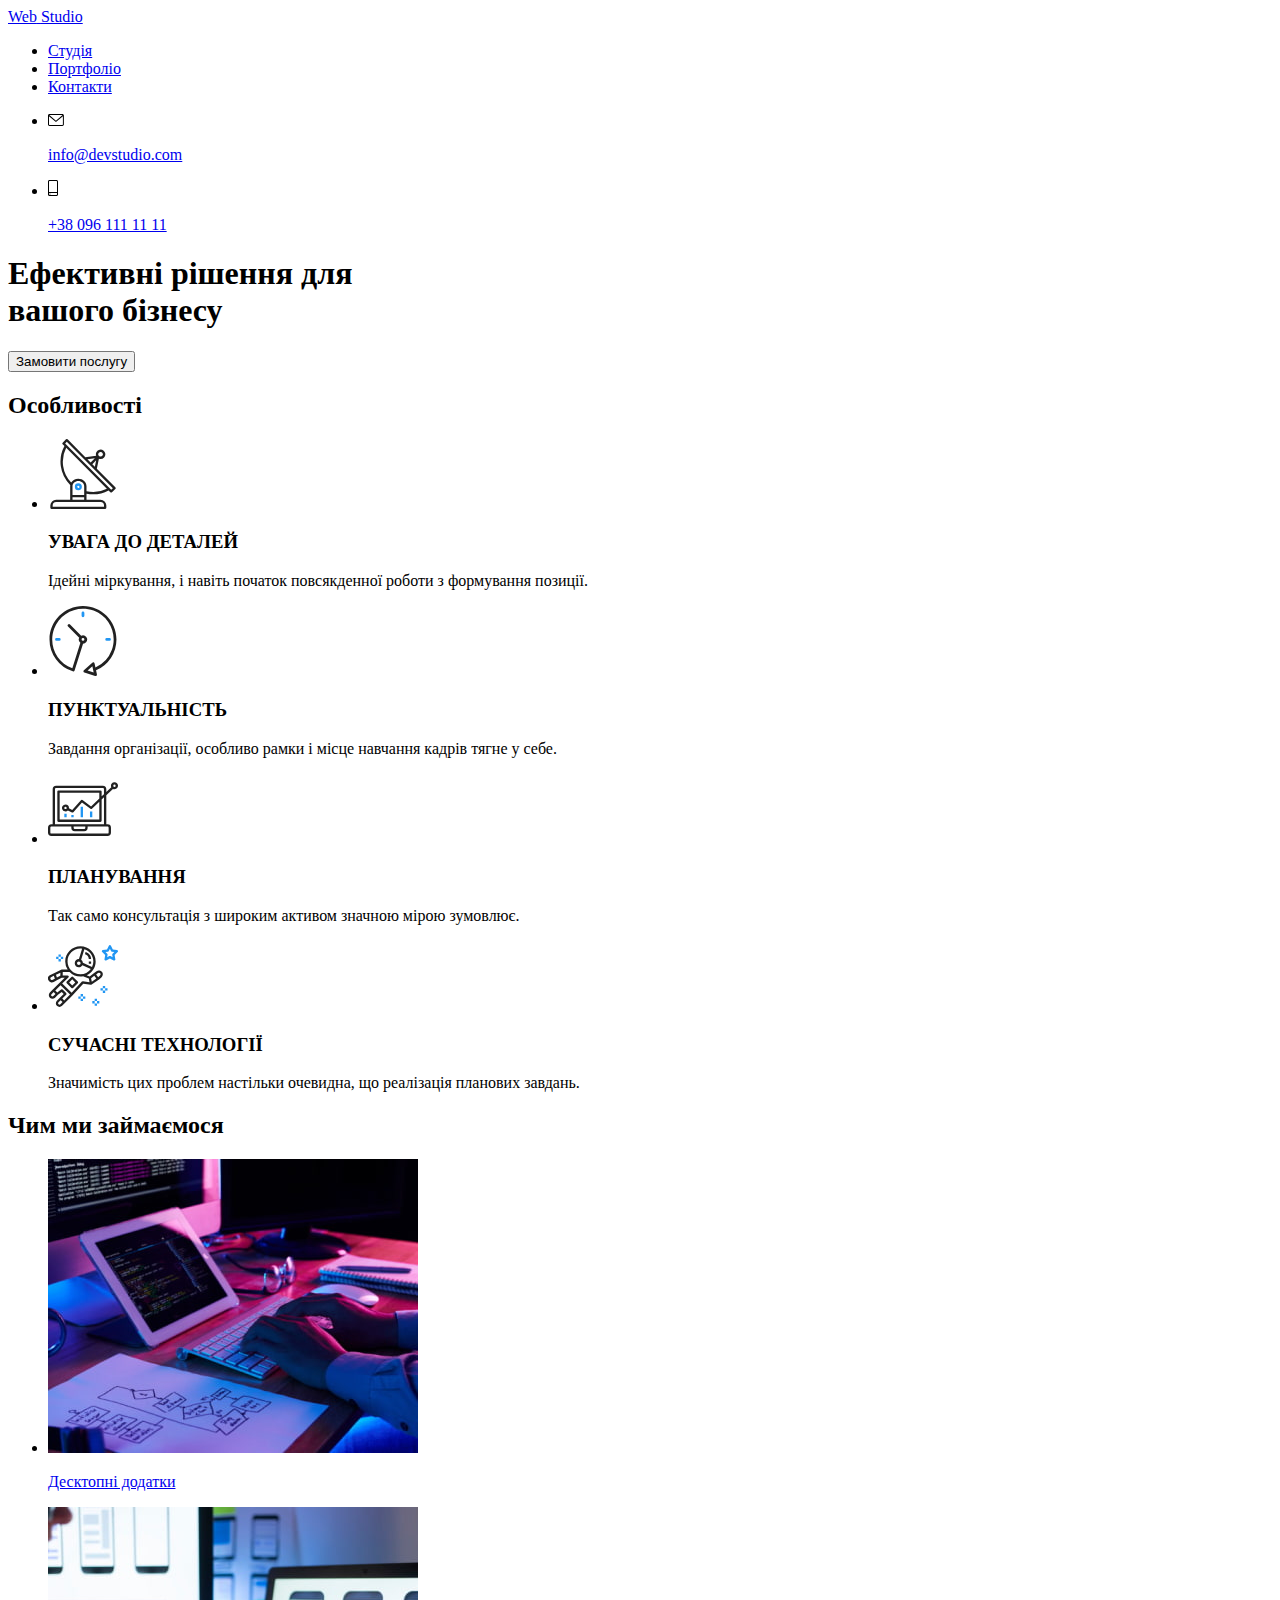
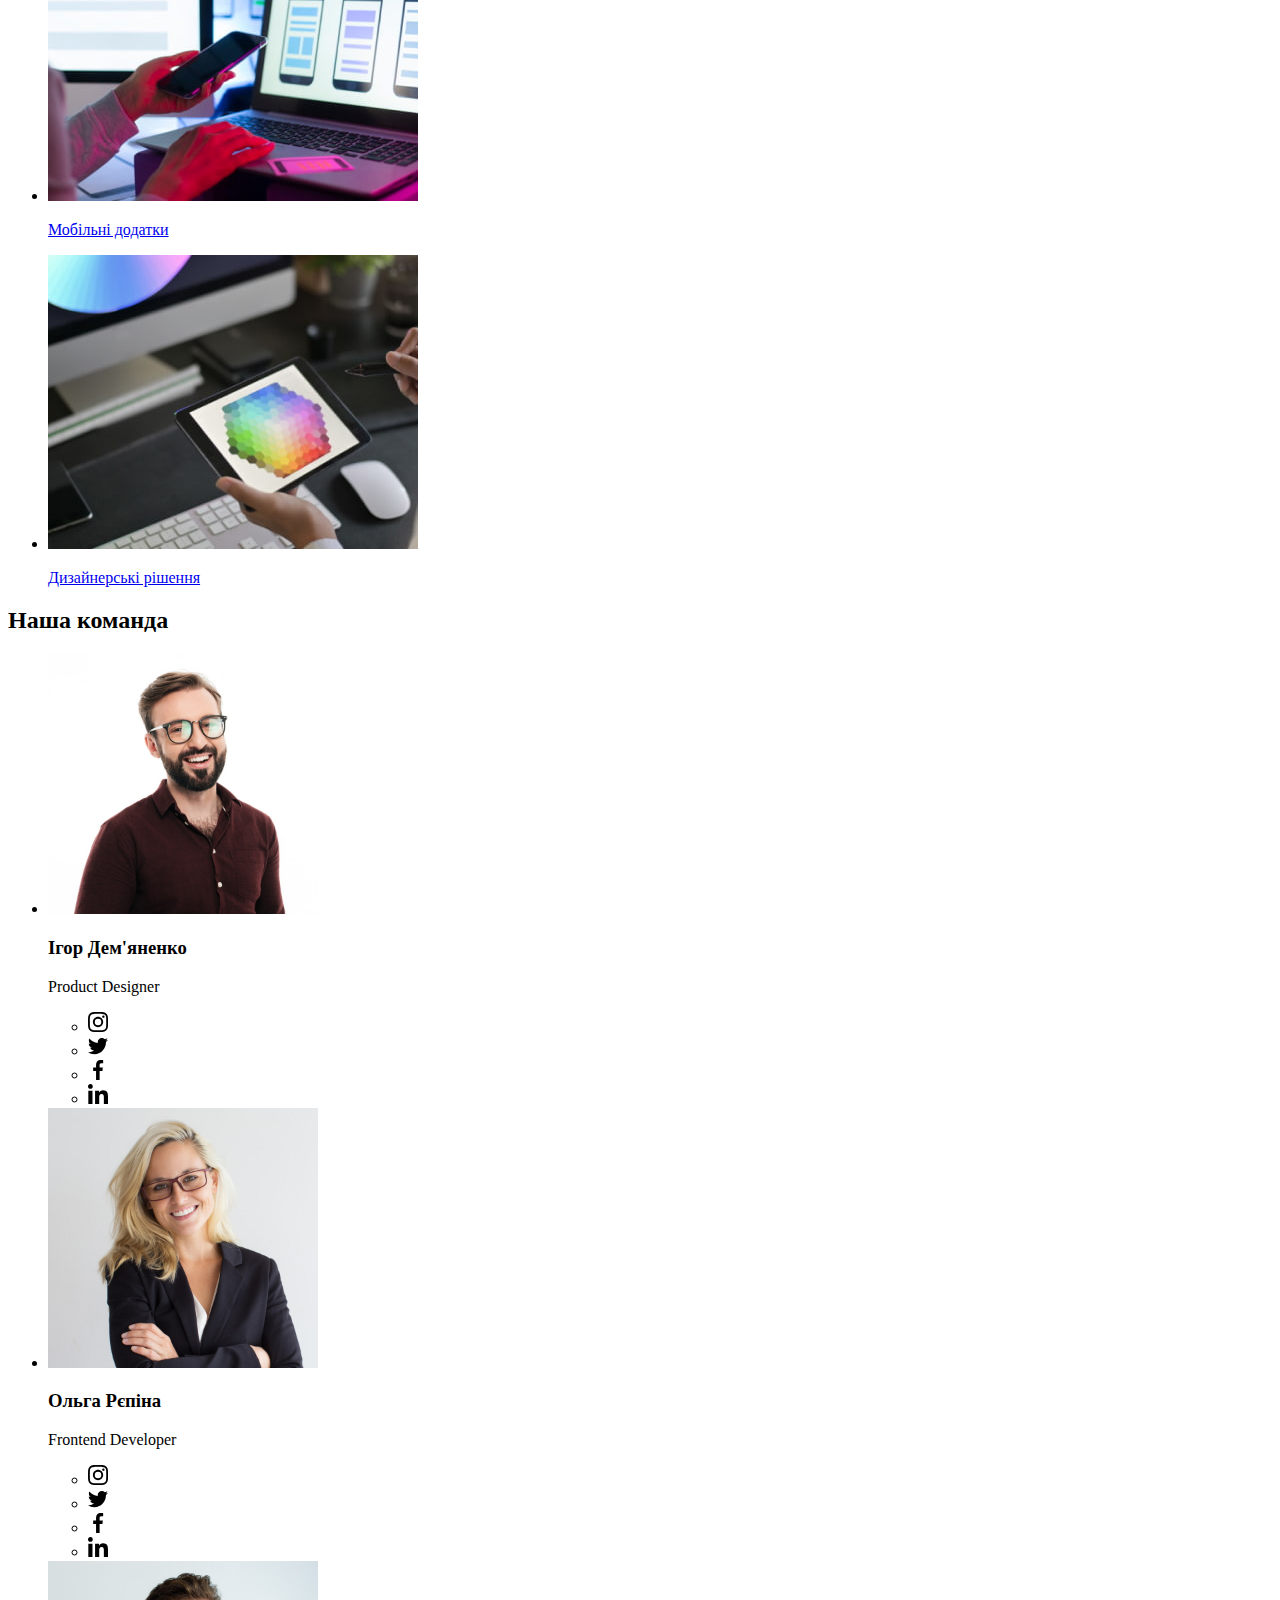
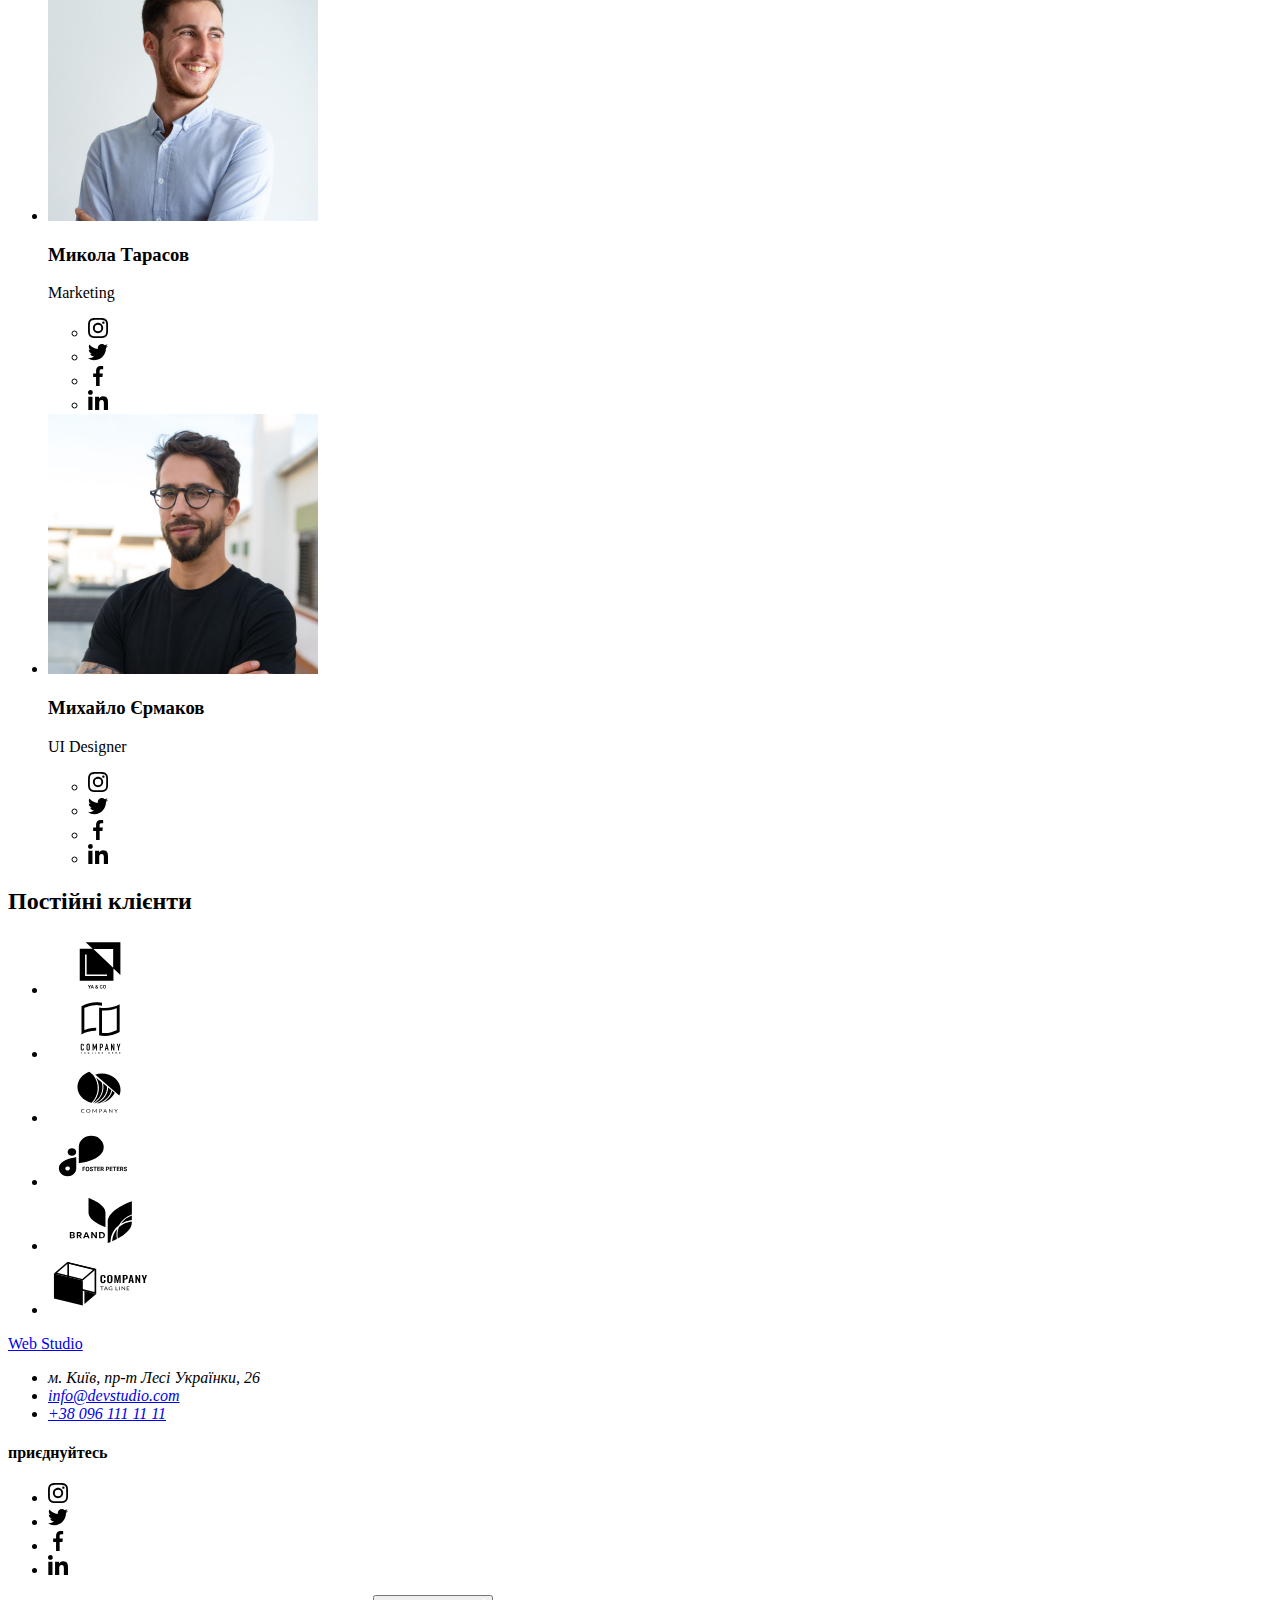
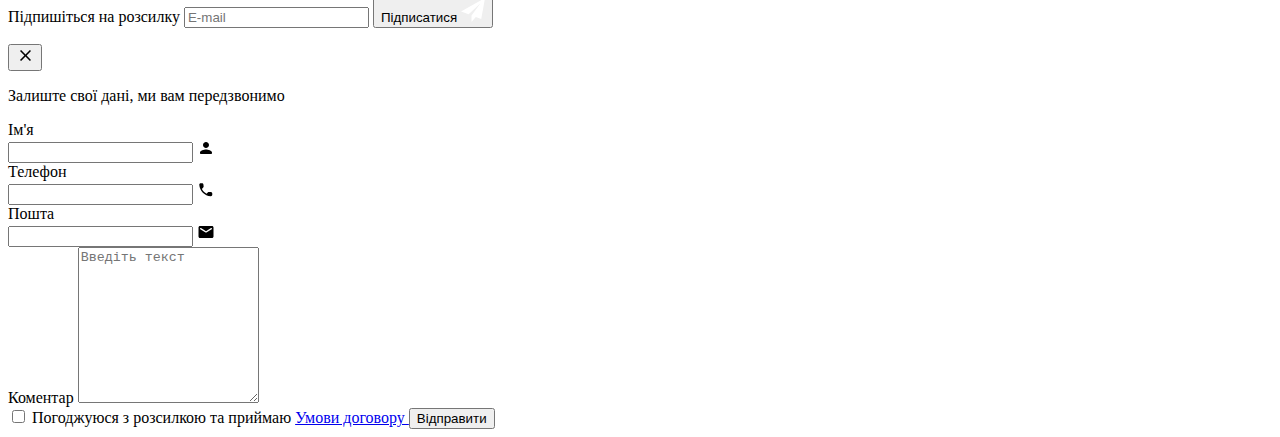
==== commit 9ad5a862: "SASS refactoring" ====
--- a/index.html
+++ b/index.html
@@ -401,71 +401,83 @@
     </main>
 
     <!-- Footer -->
-    <footer class="footer-styles">
+    <footer class="footer">
       <div class="container footer">
         <div class="footer-main">
-          <div class="logo-div">
-            <a class="logo logo-accent" href="./index.html">Web<span class="logo-footer">Studio</span></a>
-            </div>
-            <address>
-              <ul class="footer-list">
-                <li class="footer-address">
-                м. Київ, пр-т Лесі Українки, 26
+          <div class="logo">
+            <a class="logo__link logo__link--footer" href="./index.html" lang="en">
+                <span class="logo__span--main">
+                Web</span>
+                <span class="logo__span--light">
+                Studio
+                </span>
+            </a>
+          </div>
+          <address class="address">
+              <ul class="address__list">
+                <li class="address__item">
+                  м. Київ, пр-т Лесі Українки, 26
                 </li>
-                <li class="footer-item">
-                <a class="footer-contacts" href="mailto:info@devstudio.com">info@devstudio.com</a>
+                <li class="address__item">
+                  <a class="address__link" href="mailto:info@devstudio.com">
+                    info@devstudio.com
+                  </a>
                 </li>
-                <li class="footer-item">
-                <a class="footer-contacts" href="tel:+380961111111">+38 096 111 11 11</a>
+                <li class="address__item">
+                  <a class="address__link" href="tel:+380961111111">
+                    +38 096 111 11 11
+                  </a>
                 </li>
             </ul>
-            </address>
-    
+          </address>
         </div>
-        <div class="socials">
-          <h4 class="socials-title">
+        <div class="footer-socials">
+          <h4 class="footer-socials__title">
             приєднуйтесь
           </h4>
-          <ul class="socials-name">
-            <li>
-              <a class="socials-footer" href="https://www.instagram.com/" target="_blank" rel = "noopener noreferrer">
-                <svg class="footer-icon" width="20" height="20">
+          <ul class="footer-socials__list">
+            <li class="footer-socials__item">
+              <a class="footer-socials__link" href="https://www.instagram.com/" target="_blank" rel = "noopener noreferrer">
+                <svg class="footer-socials__icon" width="20" height="20">
                   <use href="./images/icons.svg#instagram"></use> 
                 </svg>
               </a>  
             </li>
-            <li>
-              <a class="socials-footer" href="https://twitter.com/" target="_blank" rel = "noopener noreferrer">
-                <svg class="footer-icon" width="20" height="20">
+
+            <li class="footer-socials__item">
+              <a class="footer-socials__link" href="https://www.twitter.com/" target="_blank" rel = "noopener noreferrer">
+                <svg class="footer-socials__icon" width="20" height="20">
                   <use href="./images/icons.svg#twitter"></use> 
                 </svg>
               </a>  
             </li>
-            <li>
-              <a class="socials-footer" href="https://www.facebook.com/" target="_blank" rel = "noopener noreferrer">
-                <svg class="footer-icon" width="20" height="20">
+
+            <li class="footer-socials__item">
+              <a class="footer-socials__link" href="https://www.facebook.com/" target="_blank" rel = "noopener noreferrer">
+                <svg class="footer-socials__icon" width="20" height="20">
                   <use href="./images/icons.svg#facebook"></use> 
                 </svg>
               </a>  
             </li>
-            <li>
-              <a class="socials-footer" href="https://www.linkedin.com/" target="_blank" rel = "noopener noreferrer">
-                <svg class="footer-icon" width="20" height="20">
+
+            <li class="footer-socials__item">
+              <a class="footer-socials__link" href="https://www.linkedin.com/" target="_blank" rel = "noopener noreferrer">
+                <svg class="footer-socials__icon" width="20" height="20">
                   <use href="./images/icons.svg#linkedin"></use> 
                 </svg>
               </a>  
             </li>
           </ul>
         </div>
-        <div class="subscribe">
-          <form>
-            <p class="subscribe-title">
+        <div class="footer-subscribe">
+          <form class="footer-form">
+            <p class="footer-form__title">
               Підпишіться на розсилку
-              <span class="subscribe-box">
-                <input class="subscribe-input" type="email" name="subscribe" placeholder="E-mail">
-                <button class="subscribe-button" type="submit">
+              <span class="footer-form__box">
+                <input class="footer-form__input" type="email" name="subscribe" placeholder="E-mail">
+                <button class="footer-form__btn" type="submit">
                   Підписатися
-                  <svg class="send-icon" width="24" height="24">
+                  <svg class="footer-form__icon" width="24" height="24">
                     <use href="./images/icons.svg#send"></use> 
                   </svg>
                 </button>
@@ -473,7 +485,6 @@
             </p>
           </form>
         </div>
-
       </div>
     </footer>
 
@@ -481,69 +492,70 @@
 
     <div data-modal class="backdrop is-hidden">
       <div class="modal">
-        <button data-modal-close class="close-button" type="button">
-          <svg class="close-icon" width="18" height="18">
+        <button data-modal-close class="modal__close-button" type="button">
+          <svg class="modal__close-icon" width="18" height="18">
             <use href="./images/icons.svg#close"></use>
           </svg>
         </button>
-        <p class="form-title">
+        <p class="modal__title">
           Залиште свої дані, ми вам передзвонимо
         </p>
         
         <form class="modal-form">
 
-          <div class="form-field">
-            <label for="name" class="modal-label">Ім'я</label>
-            <div class="input-field">
-              <input class="field" type="text" name="name" id="name">
-              <svg class="form-icon" width="18" height="18">
+          <div class="modal-form__box">
+            <label for="name" class="modal-form__label">Ім'я</label>
+            <div class="modal-form__field">
+              <input class="modal-form__input" type="text" name="name" id="name">
+              <svg class="modal-form__icon" width="18" height="18">
                 <use href="./images/icons.svg#form-person"></use>
               </svg>
             </div>
           </div>
 
-          <div class="form-field">
-            <label for="tel" class="modal-label">Телефон</label>
-            <div class="input-field">
-              <input class="field" type="tel" name="tel" id="tel">
-              <svg class="form-icon" width="18" height="18">
+          <div class="modal-form__box">
+            <label for="tel" class="modal-form__label">Телефон</label>
+            <div class="modal-form__field">
+              <input class="modal-form__input" type="tel" name="tel" id="tel">
+              <svg class="modal-form__icon" width="18" height="18">
                 <use href="./images/icons.svg#form-phone"></use>
               </svg>
             </div>
             
           </div>
 
-          <div class="form-field">
-            <label for="email" class="modal-label">Пошта</label>
-            <div class="input-field">
-              <input class="field" type="email" name="email" id="email">
-              <svg class="form-icon" width="18" height="18">
+          <div class="modal-form__box">
+            <label for="email" class="modal-form__label">Пошта</label>
+            <div class="modal-form__field">
+              <input class="modal-form__input" type="email" name="email" id="email">
+              <svg class="modal-form__icon" width="18" height="18">
                 <use href="./images/icons.svg#form-email"></use>
               </svg>
             </div>
             
           </div>
 
-          <div class="form-field">
-            <label for="comment" class="modal-label">Коментар</label>
-            <textarea class="modal-textarea" name="comment" id="comment" rows="10" placeholder="Введіть текст"></textarea>
+          <div class="modal-form__box">
+            <label for="comment" class="modal-form__label">Коментар</label>
+            <textarea class="modal-form__textarea" name="comment" id="comment" rows="10" placeholder="Введіть текст"></textarea>
           </div>
           
-          <label class="checkbox-label">
-            <input class="checkbox-input" type="checkbox" name="checkbox" required>
-            <span class="checkbox-text">
-              Погоджуюся з розсилкою та приймаю <a class="checkbox-link" href="#" target="_blank">Умови договору</a>
-            </span>
-            <span class="checkbox-icon"></span>
+          <label class="checkbox checkbox__label">
+            <input class="checkbox__input" type="checkbox" name="checkbox" required>
+              <span class="checkbox__text">
+                Погоджуюся з розсилкою та приймаю 
+                <a class="checkbox__link" href="#" target="_blank">
+                  Умови договору
+                </a>
+              </span>
+            <span class="checkbox__icon"></span>
           </label>
 
-          <button class="form-btn" type="submit">
+          <button class="modal-form__btn" type="submit">
             Відправити
           </button>
-          
         </form>
       </div>
-
     </div>
 
     <script src="./js/modal.js"></script>
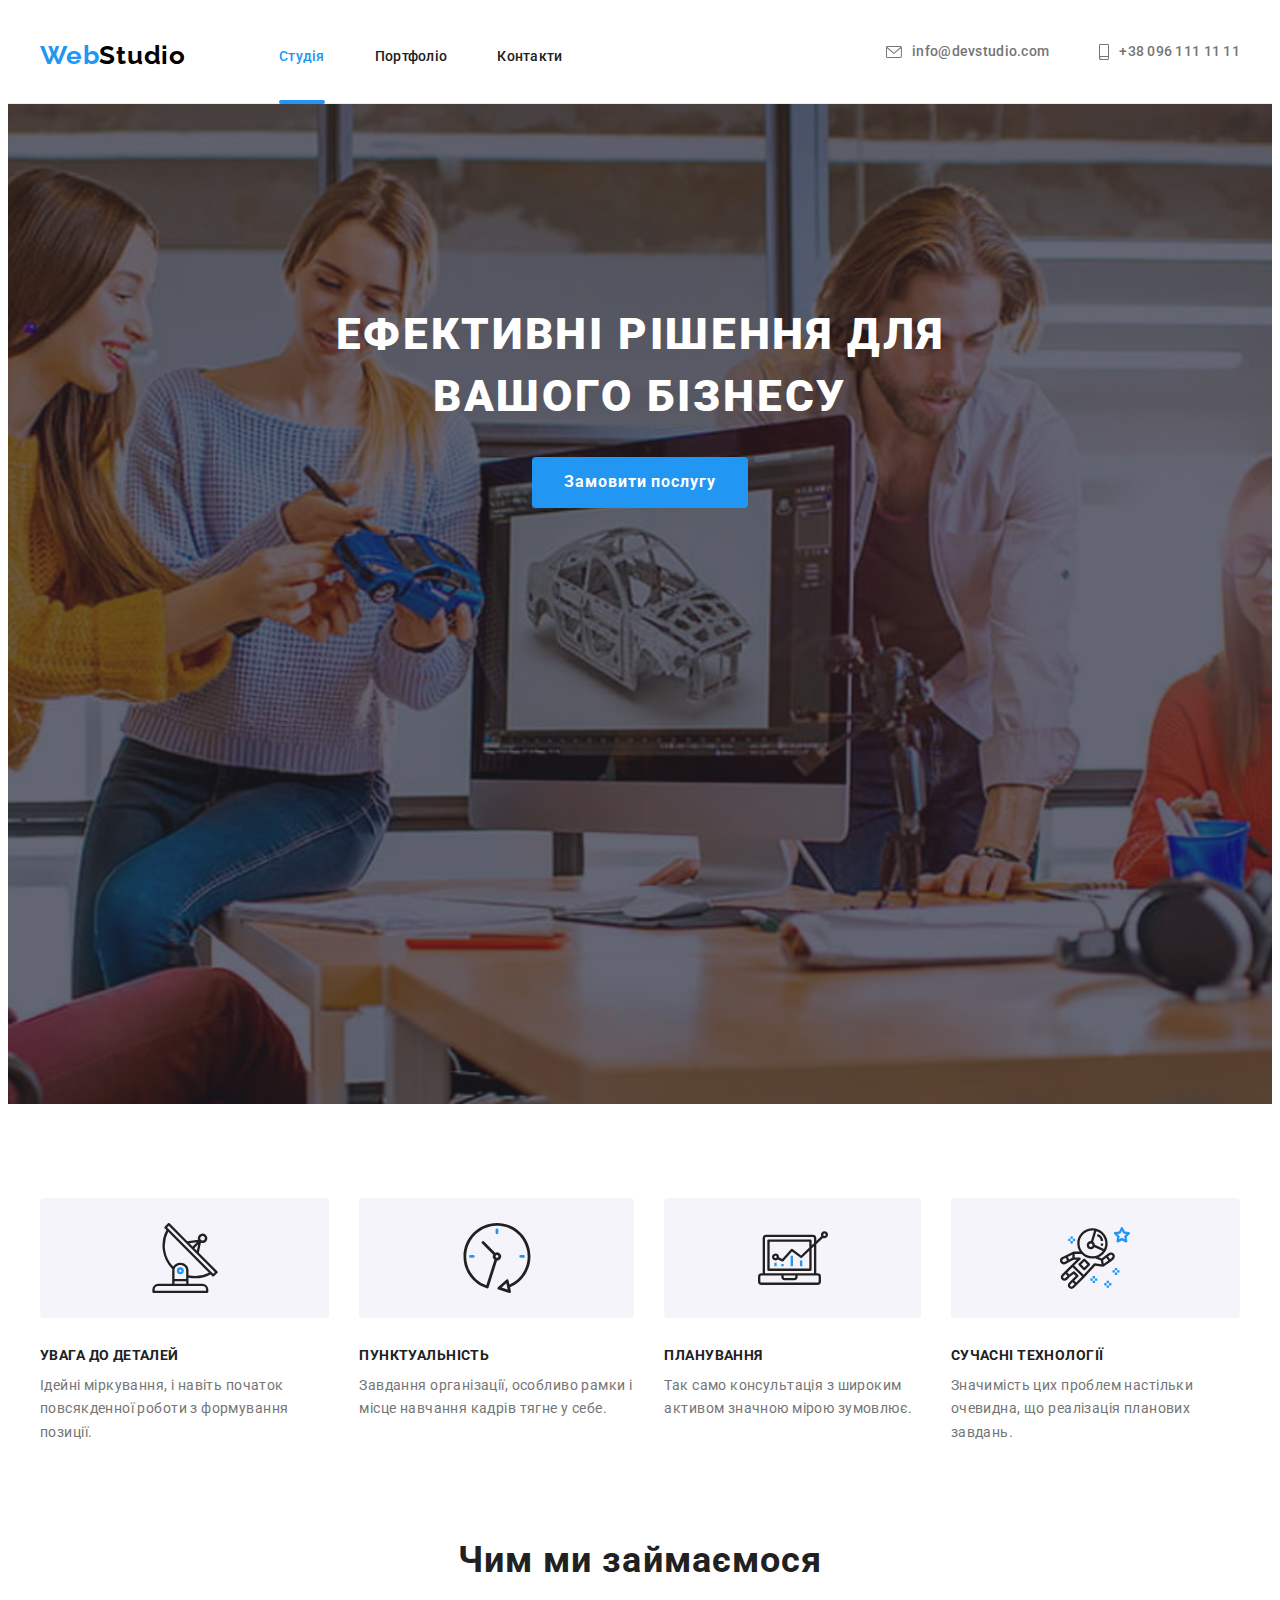
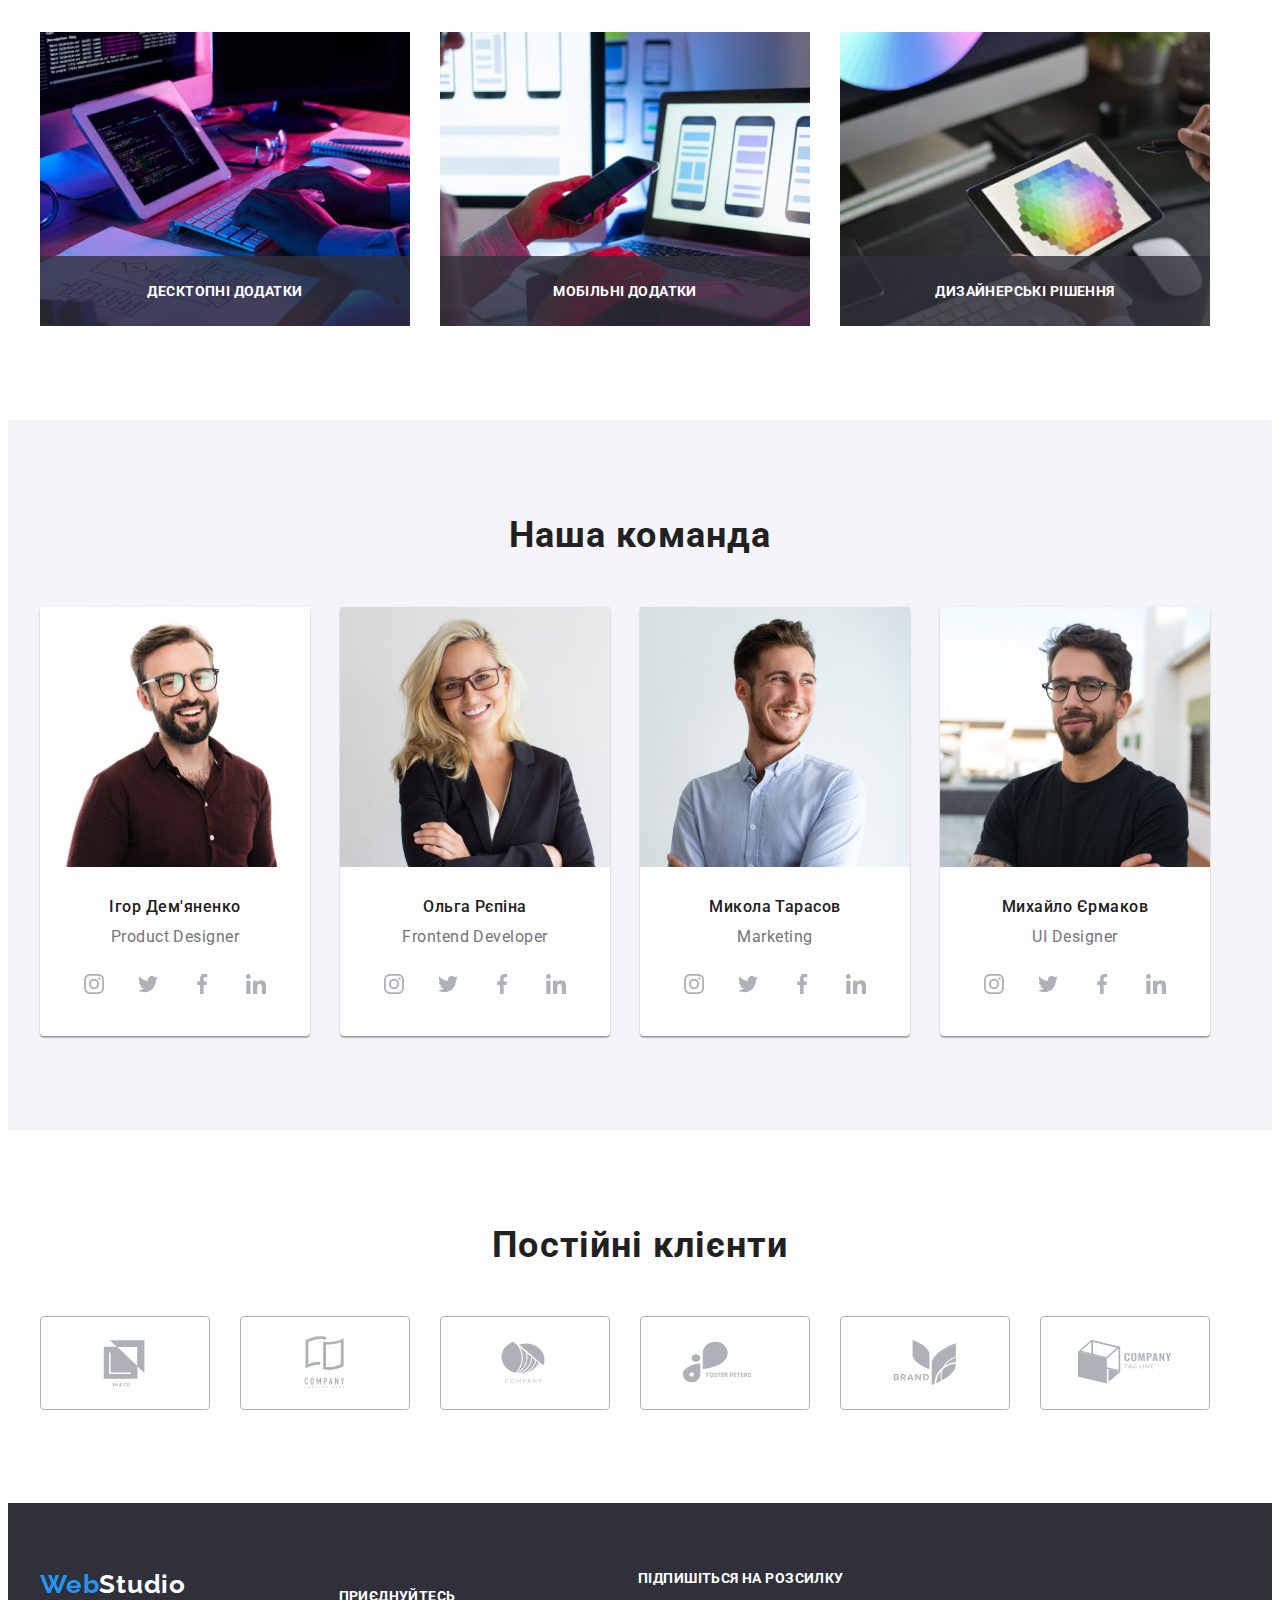
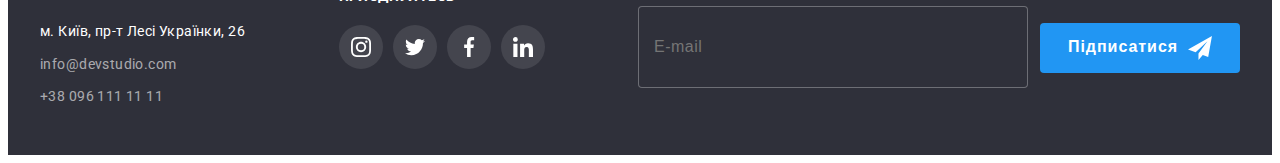
==== commit 91a0a1d9: "main.min.css copy-paste" ====
--- a/index.html
+++ b/index.html
@@ -9,7 +9,7 @@
     <link rel="preconnect" href="https://fonts.gstatic.com" crossorigin>
     <link href="https://fonts.googleapis.com/css2?family=Raleway:wght@700&family=Roboto:wght@400;500;700;900&display=swap" rel="stylesheet">
     <link rel="stylesheet" href="https://cdnjs.cloudflare.com/ajax/libs/modern-normalize/1.1.0/modern-normalize.min.css" integrity="sha512-wpPYUAdjBVSE4KJnH1VR1HeZfpl1ub8YT/NKx4PuQ5NmX2tKuGu6U/JRp5y+Y8XG2tV+wKQpNHVUX03MfMFn9Q==" crossorigin="anonymous" referrerpolicy="no-referrer">
-    <link rel="stylesheet" href="./dist/css/main.min.css">
+    <link rel="stylesheet" href="./css/main.min.css">
    
   </head>
   <body class="body">
--- a/css/main.min.css
+++ b/css/main.min.css
@@ -0,0 +1 @@
+:root{--brand-color: #757575;--accent-color: #2196F3;--primary-color: #212121;--secondary-color: #000000;--white-color: #FFFFFF;--white-opacity: rgba(255, 255, 255, .6);--bg-color: #2F303A;--button-color: #F5F4FA;--hero-button: #188CE8;--header-line: #ECECEC;--card-border: #EEEEEE;--hero-gradient: rgba(47, 48, 58, 0.4);--occupation-gradient: rgba(47, 48, 58, 0.8);--icon-color: #AFB1B8;--icon-opacity: rgba(255, 255, 255, .1);--overlay-color: rgba(33, 150, 243, 0.9);--backdrop-color: rgba(0, 0, 0, 0.2);--border-color: rgba(0, 0, 0, 0.1);--transition-duration: 250ms;--cubic-bezier: cubic-bezier(0.4, 0, 0.2, 1)}ul,p,h1,h2,h3,h4,h5,h6,span,div,a{list-style:none;padding:0;margin:0;text-decoration:none}img{display:block;max-width:100%;height:auto}.body{color:var(--brand-color);background-color:var(--white-color);font-family:"Roboto",sans-serif}.section{padding-top:94px;padding-bottom:94px}.header{border-bottom:1px solid var(--header-line)}.container{display:flex;width:1200px;padding-left:15px;padding-right:15px;margin-left:auto;margin-right:auto}.nav{display:flex;justify-content:center;align-items:center}.logo__link{display:flex;padding-top:32px;padding-bottom:32px;font-family:"Raleway",sans-serif;font-weight:700;font-size:26px;line-height:1.2;letter-spacing:.03em}.logo__span--main{color:var(--accent-color)}.logo__span--dark{color:var(--secondary-color)}.nav-list{display:flex;justify-content:center;align-items:center;margin-left:93px;gap:50px}.nav-list__link{padding-top:32px;padding-bottom:40px;color:var(--primary-color);font-weight:500;font-size:14px;line-height:1.1;letter-spacing:.02em;transition:color var(--transition-duration) var(--cubic-bezier)}.nav-list__link:hover,.nav-list__link:focus{color:var(--accent-color)}.nav-list__link--current{position:relative;color:var(--accent-color)}.nav-list__link--current::after{content:"";position:absolute;left:0;bottom:0;width:100%;height:4px;background-color:var(--accent-color);border-radius:2px}.contacts-list{display:flex;justify-content:center;align-items:center;margin-left:auto;gap:50px}.contacts-list__link{display:flex;justify-content:center;align-items:center;padding-top:32px;padding-bottom:40px;color:var(--brand-color);font-weight:500;font-size:14px;line-height:1.1;letter-spacing:.02em;transition:color var(--transition-duration) var(--cubic-bezier)}.contacts-list__link:hover,.contacts-list__link:focus{color:var(--accent-color)}.contacts-list__link:hover .contacts-list__icon,.contacts-list__link:focus .contacts-list__icon{fill:var(--accent-color)}.contacts-list__icon{margin-right:10px;fill:var(--brand-color);transition:fill var(--transition-duration) var(--cubic-bezier)}.hero-section{max-width:1600px;height:600px;padding:200px 0;margin-right:auto;margin-left:auto;text-align:center;background-color:var(--bg-color);color:var(--white-color);background-image:linear-gradient(to left, var(--hero-gradient), var(--hero-gradient)),url("/images/hero.jpg");background-size:cover;background-repeat:no-repeat;background-position:center}.hero-section__title{margin-top:0;margin-bottom:30px;font-weight:900;font-size:44px;line-height:1.4;letter-spacing:.06em;text-transform:uppercase}.hero-section__btn{font-family:inherit;cursor:pointer;border-radius:4px;padding:10px 32px;color:var(--white-color);background-color:var(--accent-color);border:0;font-weight:700;font-size:16px;line-height:1.9;letter-spacing:.06em;transition:background-color var(--transition-duration) var(--cubic-bezier)}.hero-section__btn:hover,.hero-section__btn:focus{background-color:var(--hero-button)}.feature-section__title--hidden{position:absolute;width:1px;height:1px;margin:-1px;border:0;padding:0;white-space:nowrap;-webkit-clip-path:inset(100%);clip-path:inset(100%);clip:rect(0 0 0 0);overflow:hidden}.feature-list{display:flex;gap:30px}.feature-card{height:120px;margin-bottom:30px;background-color:var(--button-color);border-radius:4px;display:flex;align-items:center;justify-content:center}.feature-card__title{color:var(--primary-color);margin-bottom:10px;font-weight:700;font-size:14px;line-height:1.1;letter-spacing:.03em;text-transform:uppercase}.feature-card__text{font-size:14px;line-height:1.7;letter-spacing:.03em}.occupation-section{padding-top:0}.occupation-section__title{text-align:center;margin-bottom:50px;color:var(--primary-color);font-weight:700;font-size:36px;line-height:1.2;letter-spacing:.03em}.occupation-list{display:flex;gap:30px}.occupation-card{position:relative}.occupation-card__text{position:absolute;bottom:0;display:flex;width:100%;height:70px;justify-content:center;align-items:center;background-color:var(--occupation-gradient);font-style:normal;font-weight:700;font-size:14px;line-height:1.2;text-align:center;letter-spacing:.03em;text-transform:uppercase;color:var(--white-color)}.team-section{padding-top:94px;background-color:var(--button-color)}.team-section__title{text-align:center;margin-bottom:50px;color:var(--primary-color);font-weight:700;font-size:36px;line-height:1.2;letter-spacing:.03em}.team-list{display:flex;gap:30px}.team-list__item{border-radius:4px;background-color:var(--white-color);box-shadow:0 2px 1px 0 rgba(0,0,0,.2),0 1px 1px 0 rgba(0,0,0,.14),0 1px 3px 0 rgba(0,0,0,.12)}.team-card{padding-top:30px;padding-bottom:30px;text-align:center}.team-card__name{color:var(--primary-color);font-weight:500;font-size:16px;line-height:1.2;letter-spacing:.03em}.team-card__function{margin-top:10px;font-size:16px;line-height:1.2;letter-spacing:.03em}.socials-list{display:flex;margin:0;padding:0;list-style:none;margin-top:16px;height:44px;margin-left:auto;margin-right:auto;justify-content:center;align-items:center;gap:10px}.socials-list__link{display:flex;justify-content:center;align-items:center;width:44px;height:44px;border:rgba(0,0,0,0);border-radius:50%;transition:background-color var(--transition-duration) var(--cubic-bezier),border-radius var(--transition-duration) var(--cubic-bezier)}.socials-list__link:hover,.socials-list__link:focus{background-color:var(--accent-color);border-radius:50%}.socials-list__link:hover .socials-list__icon,.socials-list__link:focus .socials-list__icon{fill:var(--white-color)}.socials-list__icon{fill:var(--icon-color);transition:fill var(--transition-duration) var(--cubic-bezier)}.socials-list__icon:hover,.socials-list__icon:focus{fill:var(--white-color)}.clients-section__title{text-align:center;margin-bottom:50px;color:var(--primary-color);font-weight:700;font-size:36px;line-height:1.2;letter-spacing:.03em}.clients-list{display:flex;margin-left:auto;margin-bottom:auto;gap:30px;list-style:none}.clients-list__item{display:flex;justify-content:center;align-items:center;max-width:170px;height:92px}.clients-list__link{display:flex;justify-content:center;align-items:center;width:170px;height:92px;cursor:pointer;border:1px solid var(--icon-color);border-radius:4px;transition:border var(--transition-duration) var(--cubic-bezier)}.clients-list__link:hover,.clients-list__link:focus{border:2px solid var(--accent-color);border-radius:4px;outline:none}.clients-list__link:hover .clients-list__icon,.clients-list__link:focus .clients-list__icon{fill:var(--accent-color);outline:none}.clients-list__icon{fill:var(--icon-color);transition:fill var(--transition-duration) var(--cubic-bezier)}.footer{display:flex;justify-content:space-between;align-items:center;background-color:var(--bg-color);min-height:252px;margin-left:auto;margin-right:auto}.logo__link--footer{padding-top:20px;padding-bottom:20px}.logo__span--light{color:var(--white-color)}.address__item{margin-bottom:9px;font-weight:400;font-size:14px;line-height:1.7;letter-spacing:.03em;color:var(--white-color);font-style:normal}.address__item:last-child{margin-bottom:0}.address__link{color:var(--white-opacity);font-style:normal;font-size:14px;line-height:1.7;letter-spacing:.03em;transition:color var(--transition-duration) var(--cubic-bezier)}.address__link:hover,.address__link:focus{color:var(--accent-color)}.footer-socials__title{margin-bottom:20px;font-weight:700;font-size:14px;line-height:1.1;letter-spacing:.03em;text-transform:uppercase;color:var(--white-color)}.footer-socials__list{display:flex;height:44px;justify-content:center;align-items:center;gap:10px}.footer-socials__link{display:flex;justify-content:center;align-items:center;width:44px;height:44px;background-color:var(--icon-opacity);border-radius:50%;transition:background-color var(--transition-duration) var(--cubic-bezier)}.footer-socials__link:hover,.footer-socials__link:focus{background-color:var(--accent-color);outline:none}.footer-socials__icon{fill:var(--white-color)}.footer-form__title{font-weight:700;font-size:14px;line-height:1.2;letter-spacing:.03em;text-transform:uppercase;color:var(--white-color)}.footer-form__box{display:flex;align-items:baseline}.footer-form__input{display:block;margin-top:20px;margin-right:12px;padding:15px;width:358px;height:50px;border:1px solid rgba(255,255,255,.3);border-radius:4px;outline:none;background-color:var(--bg-color);font-weight:400;font-size:16px;line-height:1.3;letter-spacing:.03em;color:var(--white-opacity)}.footer-form__btn{display:flex;justify-content:center;align-items:center;gap:10px;padding-left:28px;padding-right:28px;width:200px;height:50px;background-color:var(--accent-color);border-radius:4px;border:none;font-weight:700;font-size:16px;line-height:1.9;text-align:center;letter-spacing:.06em;color:var(--white-color);transition:background-color var(--transition-duration) var(--cubic-bezier)}.footer-form__btn:hover,.footer-form__btn:focus{background-color:var(--hero-button)}.backdrop{position:fixed;top:0;left:0;width:100%;height:100%;background-color:var(--backdrop-color);opacity:1;transition:opacity var(--transition-duration) var(--cubic-bezier)}.backdrop.is-hidden{opacity:0;pointer-events:none}.backdrop.is-hidden .modal{opacity:0;transform:translate(-50%, -50%) scale(1.1)}.modal{position:absolute;overflow:visible;top:50%;left:50%;transform:translate(-50%, -50%) scale(1);width:528px;height:581px;padding:40px;background-color:var(--white-color);box-shadow:0px 1px 3px rgba(0,0,0,.12),0px 1px 1px rgba(0,0,0,.14),0px 2px 1px rgba(0,0,0,.2);border-radius:4px;opacity:1;transition:transform var(--transition-duration) var(--cubic-bezier),opacity var(--transition-duration) var(--cubic-bezier)}.modal__close-button{position:absolute;top:8px;right:8px;display:flex;align-items:center;width:30px;height:30px;background-color:var(--white-color);border:1px solid var(--border-color);border-radius:50%;transition:border var(--transition-duration) var(--cubic-bezier),background-color var(--transition-duration) var(--cubic-bezier)}.modal__close-button:hover .modal__close-icon,.modal__close-button:focus .modal__close-icon{fill:var(--accent-color)}.modal__close-icon{fill:#000}.modal__close-icon:hover,.modal__close-icon:focus{fill:var(--accent-color)}.modal__title{margin-bottom:12px;font-weight:700;font-size:20px;line-height:1.1;text-align:center;letter-spacing:.03em;color:var(--primary-color)}.modal-form{display:flex;flex-direction:column;width:100%;margin-left:auto;margin-right:auto}.modal-form__box{display:flex;flex-direction:column;margin-bottom:10px}.modal-form__label{margin-bottom:4px;font-weight:400;font-size:12px;line-height:1.2;letter-spacing:.01em}.modal-form__field{position:relative}.modal-form__input{width:100%;height:40px;padding-top:12px;padding-bottom:12px;padding-left:42px;padding-right:12px;border:1px solid rgba(33,33,33,.2);border-radius:4px;transition:border var(--transition-duration) var(--cubic-bezier)}.modal-form__input:focus{border:1px solid var(--accent-color);outline:none}.modal-form__input:focus+.modal-form__icon{fill:var(--accent-color)}.modal-form__icon{position:absolute;top:50%;left:12px;transform:translateY(-50%);fill:var(--primary-color);transition:fill var(--transition-duration) var(--cubic-bezier)}.modal-form__textarea{resize:none;height:120px;padding:12px 16px;border:1px solid rgba(33,33,33,.2);border-radius:4px;transition:border var(--transition-duration) var(--cubic-bezier)}.modal-form__textarea:focus{border:1px solid var(--accent-color);outline:none}.modal-form__textarea::-moz-placeholder{font-weight:400;font-size:12px;line-height:1.2;letter-spacing:.01em;color:rgba(117,117,117,.5)}.modal-form__textarea:-ms-input-placeholder{font-weight:400;font-size:12px;line-height:1.2;letter-spacing:.01em;color:rgba(117,117,117,.5)}.modal-form__textarea::placeholder{font-weight:400;font-size:12px;line-height:1.2;letter-spacing:.01em;color:rgba(117,117,117,.5)}.checkbox__label{position:relative;display:flex;justify-content:center;text-align:center;margin-top:20px;padding:0 10px;cursor:pointer;font-weight:400;font-size:14px;line-height:1.7;letter-spacing:.03em}.checkbox__input{-webkit-appearance:none;-moz-appearance:none;appearance:none;position:absolute;cursor:pointer}.checkbox__input:checked~.checkbox__icon{border:none;background-image:url(/images/checked.svg);background-size:contain;background-origin:border-box}.checkbox__text{display:inline-block;padding-left:16px}.checkbox__link{color:var(--accent-color);text-decoration:underline}.checkbox__icon{position:absolute;top:50%;left:16px;transform:translateY(-50%);display:inline-block;width:16px;height:15px;border:2px solid var(--primary-color);border-radius:2px}.modal-form__btn{width:200px;height:50px;background-color:var(--accent-color);color:var(--white-color);margin-left:auto;margin-right:auto;margin-top:30px;padding:10px 52px;box-shadow:0px 4px 4px rgba(0,0,0,.15);border-radius:4px;border:none;font-weight:700;font-size:16px;line-height:1.9;text-align:center;letter-spacing:.06em;transition:background-color var(--transition-duration) var(--cubic-bezier)}.modal-form__btn:hover,.modal-form__btn:focus{background-color:var(--hero-button)}.portfolio-section{padding-top:94px;padding-bottom:94px}.btn-set{display:flex;justify-content:center;gap:8px;margin-bottom:50px}.btn-set__button{padding:6px 22px;color:var(--primary-color);background-color:var(--button-color);font-weight:500;font-size:16px;line-height:1.6;letter-spacing:.03em;border-color:rgba(0,0,0,0);cursor:pointer;border-radius:4px;transition:color var(--transition-duration) var(--cubic-bezier),background-color var(--transition-duration) var(--cubic-bezier),box-shadow var(--transition-duration) var(--cubic-bezier)}.btn-set__button:hover,.btn-set__button:focus{color:var(--white-color);background-color:var(--accent-color);outline:none;box-shadow:0px 3px 1px rgba(0,0,0,.1),0px 1px 2px rgba(0,0,0,.08),0px 2px 2px rgba(0,0,0,.12)}.card-set{display:flex;flex-wrap:wrap;margin-left:-30px;margin-top:-30px}.card-item{flex-basis:calc(33.3333333333% - 30px);margin-left:30px;margin-top:30px}.card-item__link{display:inline-block;transition:box-shadow var(--transition-duration) var(--cubic-bezier)}.card-item__link:link,.card-item__link:visited,.card-item__link:active{text-decoration:none;color:var(--brand-color)}.card-item__link:hover,.card-item__link:focus{box-shadow:0px 1px 1px rgba(0,0,0,.12),0px 4px 4px rgba(0,0,0,.06),1px 4px 6px rgba(0,0,0,.16);outline:none}.card-item__link:hover .card-box__overlay{transform:translateY(0)}.card-box{position:relative;overflow:hidden}.card-box__overlay{position:absolute;top:0;left:0;width:100%;height:100%;display:flex;justify-content:center;align-items:center;background-color:var(--overlay-color);transform:translateY(100%);transition:transform var(--transition-duration) var(--cubic-bezier)}.card-box__text{margin:0;padding:63px 24px;font-weight:400;font-size:18px;line-height:1.6;letter-spacing:.03em;color:var(--white-color)}.card-item__name{padding:20px 24px;background-color:var(--white-color);border:1px solid var(--card-border);border-top:0}.card-item__title{color:var(--primary-color);font-weight:700;font-size:18px;line-height:2;letter-spacing:.06em}.card-item__text{margin-top:4px;font-size:16px;line-height:1.9;letter-spacing:.03em}/*# sourceMappingURL=main.min.css.map */